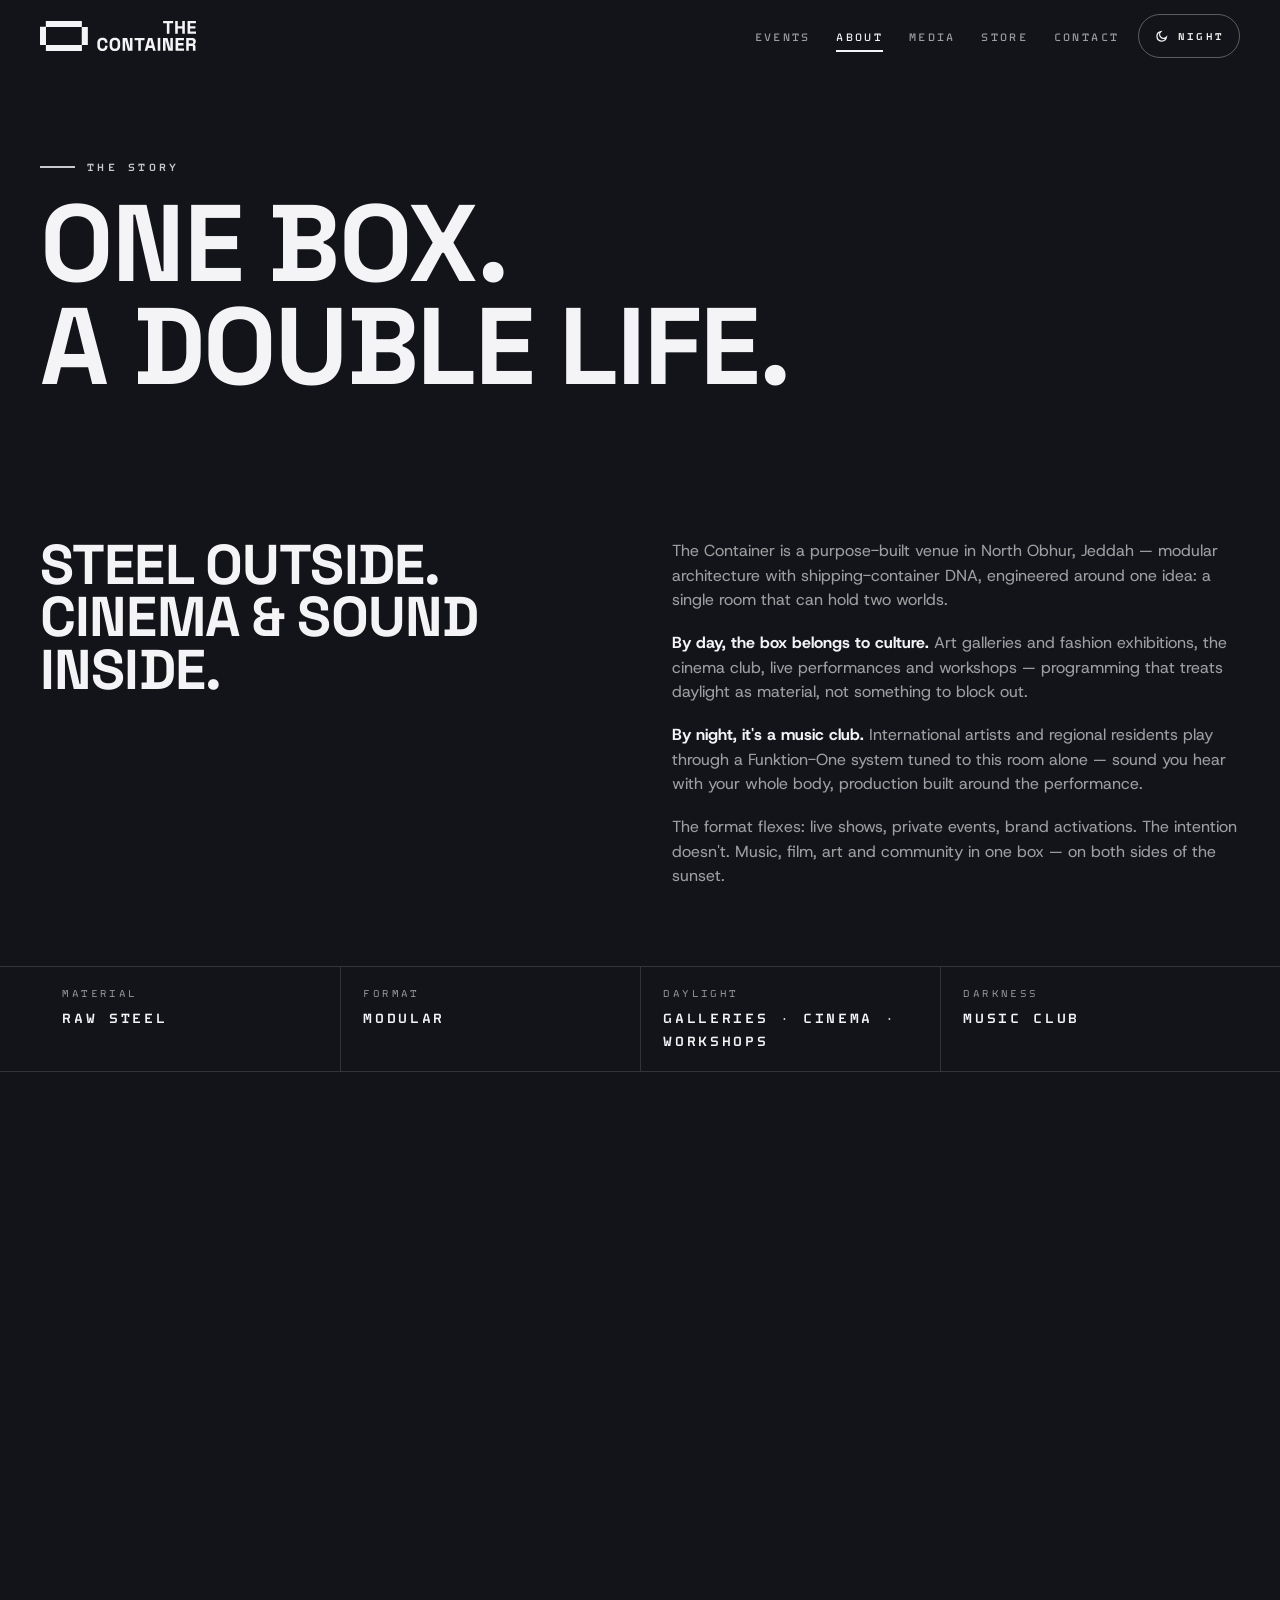
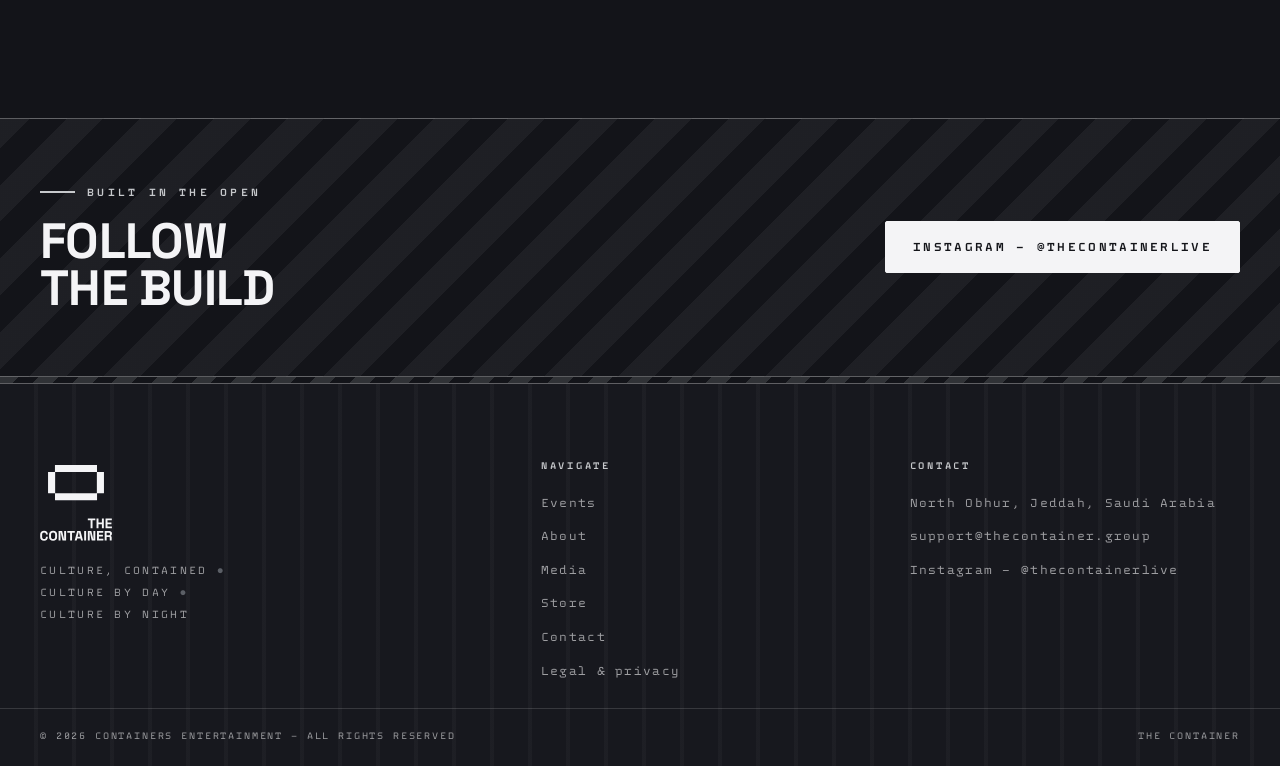
==== about/index.html @ ef483235 "site" ====
<!doctype html>
<html lang="en" data-mode="night">
<head>
<meta charset="utf-8">
<meta name="viewport" content="width=device-width, initial-scale=1">
<meta http-equiv="Content-Security-Policy" content="default-src 'self'; script-src 'self'; style-src 'self'; img-src 'self'; font-src 'self'; connect-src 'self'; base-uri 'self'; form-action 'self'; object-src 'none'">
<title>About — The Container</title>
<meta name="description" content="The story of The Container: a purpose-built venue in North Obhur, Jeddah — cinema club by day, music club by night.">
<meta name="theme-color" content="#131419">
<link rel="icon" href="/favicon.svg" type="image/svg+xml">
<link rel="apple-touch-icon" href="/assets/img/apple-touch.png">
<meta property="og:site_name" content="The Container">
<meta property="og:title" content="About — The Container">
<meta property="og:description" content="The story of The Container: a purpose-built venue in North Obhur, Jeddah — cinema club by day, music club by night.">
<meta property="og:type" content="website">
<meta property="og:image" content="/assets/img/og.png">
<meta name="twitter:card" content="summary_large_image">
<link rel="preload" href="/assets/fonts/space-grotesk-700.woff2" as="font" type="font/woff2" crossorigin>
<link rel="preload" href="/assets/fonts/host-grotesk-400.woff2" as="font" type="font/woff2" crossorigin>
<link rel="preload" href="/assets/fonts/lct-ptex-600.woff2" as="font" type="font/woff2" crossorigin>
<link rel="stylesheet" href="/assets/css/main.css">
<script src="/assets/js/theme.js"></script>
<script src="/assets/js/main.js" defer></script>
</head>
<body><a class="skip" href="#main">Skip to content</a>
<div class="loader" aria-hidden="true">
  <svg class="pixelload" viewBox="0 0 64 60" fill="none" role="img" aria-label="Pixel crane lowering a container">
  <g fill="currentColor">
    <rect x="4" y="2" width="56" height="4"/>
    <rect x="4" y="6" width="4" height="4"/><rect x="56" y="6" width="4" height="4"/>
  </g>
  <rect class="px-blink" x="58" y="0" width="2" height="2" fill="var(--dock, #5b5f66)"/>
  <g class="px-cable"><rect x="31" y="6" width="2" height="10" fill="currentColor"/></g>
  <g class="px-drop">
    <rect x="30" y="16" width="4" height="2" fill="currentColor"/>
    <rect x="31" y="18" width="2" height="2" fill="currentColor"/>
    <g fill="currentColor" opacity=".85">
      <rect x="28" y="20" width="2" height="2"/><rect x="26" y="22" width="2" height="2"/><rect x="24" y="24" width="2" height="2"/>
      <rect x="34" y="20" width="2" height="2"/><rect x="36" y="22" width="2" height="2"/><rect x="38" y="24" width="2" height="2"/>
    </g>
    <rect x="20" y="26" width="24" height="12" fill="#c7c9cc"/>
    <g fill="#131419" opacity=".38">
      <rect x="26" y="26" width="2" height="12"/><rect x="32" y="26" width="2" height="12"/><rect x="38" y="26" width="2" height="12"/>
    </g>
    <g fill="#131419" opacity=".6">
      <rect x="20" y="26" width="2" height="2"/><rect x="42" y="26" width="2" height="2"/>
      <rect x="20" y="36" width="2" height="2"/><rect x="42" y="36" width="2" height="2"/>
    </g>
  </g>
  <rect x="6" y="56" width="52" height="2" fill="currentColor" opacity=".6"/>
</svg>
  <img src="/assets/img/logo-clean-white.svg" alt="" width="86" height="100">
  <p class="loader__label">Loading <b>the container</b></p>
</div>
<div class="sweep" aria-hidden="true"></div>
<header class="site-head">
  <div class="wrap site-head__in">
    <a class="brand" href="/" aria-label="The Container — home">
      <img class="night-only" src="/assets/img/logo-h-white.svg" alt="The Container" width="156" height="30">
      <img class="day-only" src="/assets/img/logo-h-black.svg" alt="The Container" width="156" height="30">
    </a>
    <nav class="nav" id="nav" aria-label="Main">
      <a href="/events/">Events</a>
      <a href="/about/" aria-current="page">About</a>
      <a href="/media/">Media</a>
      <a href="/store/">Store</a>
      <a href="/contact/">Contact</a>
    </nav>
    <button class="mode-toggle" type="button" aria-pressed="true" aria-label="Switch between day and night mode">
      <svg class="mode-toggle__icon" viewBox="0 0 24 24" fill="none" stroke="currentColor" stroke-width="2" stroke-linecap="round" aria-hidden="true">
    <g class="sun"><circle cx="12" cy="12" r="4.2"/><path d="M12 2.4v2.4M12 19.2v2.4M2.4 12h2.4M19.2 12h2.4M4.7 4.7l1.7 1.7M17.6 17.6l1.7 1.7M19.3 4.7l-1.7 1.7M6.4 17.6l-1.7 1.7"/></g>
    <g class="moon"><path d="M19.8 13.1A7.6 7.6 0 1 1 10.9 4.2a6 6 0 0 0 8.9 8.9z"/></g>
  </svg>
      <span class="mode-toggle__label"></span>
    </button>
    <button class="burger" type="button" aria-label="Menu" aria-expanded="false" aria-controls="nav">
      <span></span><span></span><span></span>
    </button>
  </div>
</header>
<main id="main">
  <section class="page-head">
    <div class="wrap">
      <p class="eyebrow">The story</p>
      <h1 class="display">One box.<br>A double life.</h1>
    </div>
  </section>

  <section class="section section--tight">
    <div class="wrap split">
      <h2 class="display reveal">Steel outside.<br>Cinema &amp; sound inside.</h2>
      <div class="body-copy reveal" data-delay="1">
        <p>The Container is a purpose-built venue in North Obhur, Jeddah — modular architecture with shipping-container DNA, engineered around one idea: a single room that can hold two worlds.</p>
        <p><strong>By day, the box belongs to culture.</strong> Art galleries and fashion exhibitions, the cinema club, live performances and workshops — programming that treats daylight as material, not something to block out.</p>
        <p><strong>By night, it's a music club.</strong> International artists and regional residents play through a Funktion-One system tuned to this room alone — sound you hear with your whole body, production built around the performance.</p>
        <p>The format flexes: live shows, private events, brand activations. The intention doesn't. Music, film, art and community in one box — on both sides of the sunset.</p>
      </div>
    </div>
  </section>

  <div class="cargo-strip">
    <div class="wrap cargo-strip__in">
      <div class="cargo-cell">Material<b>Raw steel</b></div>
      <div class="cargo-cell">Format<b>Modular</b></div>
      <div class="cargo-cell">Daylight<b>Galleries · Cinema · Workshops</b></div>
      <div class="cargo-cell">Darkness<b>Music club</b></div>
    </div>
  </div>

  <section class="section">
    <div class="wrap">
      <p class="eyebrow reveal">Inside the box</p>
      <div class="section-head reveal">
        <h2 class="display">The space</h2>
        <a class="link-arrow" href="/media/">See more <svg width="12" height="14" viewBox="0 0 172.63 204.85" fill="currentColor" aria-hidden="true"><polygon points="126.48 118.57 .06 118.54 0 86.35 126.88 86.3 63.5 22.81 86.32 0 172.57 86.22 172.63 118.54 127.32 118.57 127.04 119.56 127.05 164.08 86.32 204.85 63.55 182.07 126.08 119.5 126.48 118.57"/></svg></a>
      </div>
      <!-- Placeholder frames — swap for real photography:
           <img src="/assets/img/gallery/photo.jpg" alt="…" loading="lazy"> -->
      <div class="media-grid">
        <figure class="media-item reveal"><img src="/assets/media/venue-night-tile.jpg" alt="The Container venue at night" loading="lazy"><figcaption class="media-item__tag">The box — night</figcaption></figure>
        <figure class="media-item reveal" data-delay="1"><img src="/assets/media/venue-front-tile.jpg" alt="The Container facade" loading="lazy"><figcaption class="media-item__tag">The facade</figcaption></figure>
        <figure class="media-item reveal" data-delay="2"><img src="/assets/media/venue-side-tile.jpg" alt="The Container side elevation render" loading="lazy"><figcaption class="media-item__tag">Steel &amp; light</figcaption></figure>
      </div>
    </div>
  </section>

  <section class="band">
    <div class="wrap band__in">
      <div>
        <p class="eyebrow">Built in the open</p>
        <h2 class="display">Follow<br>the build</h2>
      </div>
      <a class="btn btn--solid ig-cta" href="https://www.instagram.com/thecontainerlive" target="_blank" rel="noopener noreferrer">Instagram — @thecontainerlive</a>
    </div>
  </section>
</main>
<div class="hazard" aria-hidden="true"></div>
<footer class="site-foot">
  <div class="wrap site-foot__in">
    <div>
      <img class="night-only" src="/assets/img/logo-clean-white.svg" alt="The Container" width="72" height="84">
      <img class="day-only" src="/assets/img/logo-clean-black.svg" alt="The Container" width="72" height="84">
      <p class="foot-tag">Culture, contained <span class="o">●</span> Culture by day <span class="o">●</span> Culture by night</p>
    </div>
    <div>
      <p class="foot-h">Navigate</p>
      <ul>
        <li><a href="/events/">Events</a></li>
        <li><a href="/about/">About</a></li>
        <li><a href="/media/">Media</a></li>
        <li><a href="/store/">Store</a></li>
        <li><a href="/contact/">Contact</a></li>
        <li><a href="/legal/">Legal &amp; privacy</a></li>
      </ul>
    </div>
    <div>
      <p class="foot-h">Contact</p>
      <ul>
        <li><a href="https://maps.google.com/?q=North+Obhur,+Jeddah,+Saudi+Arabia" target="_blank" rel="noopener noreferrer">North Obhur, Jeddah, Saudi Arabia</a></li>
        <li><a href="mailto:support@thecontainer.group">support@thecontainer.group</a></li>
        <li><a href="https://www.instagram.com/thecontainerlive" target="_blank" rel="noopener noreferrer">Instagram — @thecontainerlive</a></li>
        <!-- Add more socials here when live (TikTok, SoundCloud, YouTube…) -->
      </ul>
    </div>
  </div>
  <div class="wrap site-foot__legal">
    <span>© <span data-year>2026</span> Containers Entertainment — All rights reserved</span>
    <span>The Container</span>
  </div>
</footer>
</body>
</html>
---- assets/css/main.css ----
/* ==========================================================================
   THE CONTAINER — design system
   Culture by day. Culture by night.
   Static, dependency-free, CDN-ready.
   ========================================================================== */

/* ---------- Fonts (official brand kit, self-hosted) ----------
   Space Grotesk  — primary / lead copy (headlines)
   Host Grotesk   — secondary / body copy
   LCT Ptex       — accent (labels, buttons, data) — monospace */
@font-face { font-family: "Space Grotesk"; src: url("../fonts/space-grotesk-400.woff2") format("woff2"); font-weight: 400; font-display: swap; }
@font-face { font-family: "Space Grotesk"; src: url("../fonts/space-grotesk-500.woff2") format("woff2"); font-weight: 500; font-display: swap; }
@font-face { font-family: "Space Grotesk"; src: url("../fonts/space-grotesk-700.woff2") format("woff2"); font-weight: 700; font-display: swap; }
@font-face { font-family: "Host Grotesk"; src: url("../fonts/host-grotesk-400.woff2") format("woff2"); font-weight: 400; font-display: swap; }
@font-face { font-family: "Host Grotesk"; src: url("../fonts/host-grotesk-500.woff2") format("woff2"); font-weight: 500; font-display: swap; }
@font-face { font-family: "Host Grotesk"; src: url("../fonts/host-grotesk-600.woff2") format("woff2"); font-weight: 600; font-display: swap; }
@font-face { font-family: "Host Grotesk"; src: url("../fonts/host-grotesk-700.woff2") format("woff2"); font-weight: 700; font-display: swap; }
@font-face { font-family: "LCT Ptex"; src: url("../fonts/lct-ptex-400.woff2") format("woff2"); font-weight: 400; font-display: swap; }
@font-face { font-family: "LCT Ptex"; src: url("../fonts/lct-ptex-500.woff2") format("woff2"); font-weight: 500; font-display: swap; }
@font-face { font-family: "LCT Ptex"; src: url("../fonts/lct-ptex-600.woff2") format("woff2"); font-weight: 600; font-display: swap; }

/* ---------- Tokens ---------- */
:root {
  /* official palette — THE_CONTAINER_BRANDSHEET */
  --ink: #131419;          /* cargo black */
  --steel: #303236;        /* steel frame */
  --dock: #5b5f66;         /* dock grey */
  --brushed: #c7c9cc;      /* brushed steel */
  --paper: #f4f4f6;        /* concrete light */

  --font-d: "Space Grotesk", "Archivo Black", Impact, sans-serif;
  --font-b: "Host Grotesk", "Helvetica Neue", Arial, sans-serif;
  --font-m: "LCT Ptex", ui-monospace, "IBM Plex Mono", monospace;

  --w-max: 1280px;
  --gutter: clamp(1.1rem, 4vw, 2.5rem);
  --radius: 2px;
  --ease: cubic-bezier(.22, .8, .24, 1);
  --speed-theme: .45s;
}

/* NIGHT — the club */
html[data-mode="night"] {
  --bg: #131419;
  --bg-2: #17181e;
  --card: #1b1c22;
  --text: #f4f4f6;
  --text-dim: rgba(244, 244, 246, .62);
  --line: rgba(244, 244, 246, .14);
  --line-strong: rgba(244, 244, 246, .32);
  --accent: #f4f4f6;
  --accent-text: #c7c9cc;
  --glow: rgba(244, 244, 246, .05);
  --shadow: 0 24px 60px rgba(0, 0, 0, .5);
  color-scheme: dark;
}

/* DAY — the gallery */
html[data-mode="day"] {
  --bg: #f4f4f6;
  --bg-2: #ececee;
  --card: #ffffff;
  --text: #131419;
  --text-dim: rgba(19, 20, 25, .64);
  --line: rgba(19, 20, 25, .16);
  --line-strong: rgba(19, 20, 25, .38);
  --accent: #131419;
  --accent-text: #5b5f66;
  --glow: rgba(19, 20, 25, .05);
  --shadow: 0 20px 50px rgba(19, 20, 25, .12);
  color-scheme: light;
}

/* ---------- Reset / base ---------- */
*, *::before, *::after { box-sizing: border-box; }
html { scroll-behavior: smooth; -webkit-text-size-adjust: 100%; }
body {
  margin: 0;
  background: var(--bg);
  color: var(--text);
  font-family: var(--font-b);
  font-size: 16px;
  line-height: 1.55;
  transition: background-color var(--speed-theme) var(--ease), color var(--speed-theme) var(--ease);
  overflow-x: clip;
}
img, svg, video { display: block; max-width: 100%; }
a { color: inherit; text-decoration: none; }
button { font: inherit; color: inherit; background: none; border: 0; cursor: pointer; }
::selection { background: var(--steel); color: var(--paper); }
:focus-visible { outline: 2px solid var(--dock); outline-offset: 3px; }

/* mode-conditional content */
html[data-mode="night"] .day-only { display: none !important; }
html[data-mode="day"] .night-only { display: none !important; }

.wrap { max-width: var(--w-max); margin-inline: auto; padding-inline: var(--gutter); }
/* flex-column heroes stretch the wrap so it doesn't shrink to content */
.hero > .wrap, .soon > .wrap { width: 100%; }

/* ---------- Type utilities ---------- */
.display {
  font-family: var(--font-d);
  font-weight: 700;
  line-height: .94;
  letter-spacing: -.015em;
  text-transform: uppercase;
  margin: 0;
}
.eyebrow {
  font-family: var(--font-m);
  font-weight: 600;
  font-size: .72rem;
  letter-spacing: .28em;
  text-transform: uppercase;
  color: var(--accent-text);
  display: flex;
  align-items: center;
  gap: .75rem;
  margin: 0 0 1.1rem;
}
.eyebrow::before { content: ""; width: 2.2rem; height: 2px; background: var(--accent-text); flex: none; }
.mono { font-family: var(--font-m); }
.dim { color: var(--text-dim); }
.lede { font-size: clamp(1.02rem, 1.5vw, 1.2rem); line-height: 1.65; color: var(--text-dim); max-width: 56ch; }

/* ---------- Buttons ---------- */
.btn {
  display: inline-flex;
  align-items: center;
  justify-content: center;
  gap: .6rem;
  padding: .95rem 1.7rem;
  font-family: var(--font-m);
  font-weight: 600;
  font-size: .8rem;
  letter-spacing: .18em;
  text-transform: uppercase;
  border: 1.5px solid var(--text);
  border-radius: var(--radius);
  transition: transform .18s var(--ease), background .18s var(--ease), color .18s var(--ease), border-color .18s var(--ease);
  will-change: transform;
}
.btn:hover { transform: translateY(-2px); }
.btn:active { transform: translateY(0); }
.btn--solid { background: var(--text); border-color: var(--text); color: var(--bg); }
.btn--solid:hover { background: color-mix(in srgb, var(--text) 84%, var(--bg)); border-color: transparent; }
.btn--ghost:hover { background: var(--text); color: var(--bg); }
.btn--soon { border-style: dashed; color: var(--text-dim); cursor: default; }
.btn--soon:hover { transform: none; }
.btn--soon .pulse {
  width: 7px; height: 7px; border-radius: 50%;
  background: var(--dock);
  animation: pulse 1.6s infinite;
}
@keyframes pulse { 0%,100% { opacity: 1; transform: scale(1);} 50% { opacity: .35; transform: scale(.72);} }

/* ---------- Header ---------- */
.site-head {
  position: fixed;
  inset: 0 0 auto 0;
  z-index: 60;
  transition: background-color .3s var(--ease), border-color .3s var(--ease);
  border-bottom: 1px solid transparent;
}
.site-head.is-scrolled {
  background: color-mix(in srgb, var(--bg) 82%, transparent);
  -webkit-backdrop-filter: blur(14px);
  backdrop-filter: blur(14px);
  border-bottom-color: var(--line);
}
.site-head__in {
  display: flex;
  align-items: center;
  gap: 1.2rem;
  min-height: 72px;
}
.brand { display: flex; align-items: center; gap: .8rem; margin-right: auto; }
.brand img { height: 30px; width: auto; transition: opacity .3s; }
.nav {
  display: flex;
  align-items: center;
  gap: 1.6rem;
  font-family: var(--font-m);
  font-size: .74rem;
  font-weight: 500;
  letter-spacing: .2em;
  text-transform: uppercase;
}
.nav a { position: relative; padding: .4rem 0; color: var(--text-dim); transition: color .2s; }
.nav a:hover, .nav a[aria-current="page"] { color: var(--text); }
.nav a::after {
  content: "";
  position: absolute;
  left: 0; right: 100%; bottom: 0;
  height: 2px;
  background: var(--text);
  transition: right .25s var(--ease);
}
.nav a:hover::after, .nav a[aria-current="page"]::after { right: 0; }

/* Day / Night toggle — the signature control */
.mode-toggle {
  display: inline-flex;
  align-items: center;
  min-height: 44px;
  gap: .55rem;
  padding: .5rem .9rem;
  border: 1.5px solid var(--line-strong);
  border-radius: 999px;
  font-family: var(--font-m);
  font-size: .68rem;
  font-weight: 600;
  letter-spacing: .22em;
  text-transform: uppercase;
  transition: border-color .2s, background .2s;
}
.mode-toggle:hover { border-color: var(--text); }
.mode-toggle__icon { width: 15px; height: 15px; }
.mode-toggle__icon .sun, .mode-toggle__icon .moon { transform-origin: center; transition: opacity .3s, transform .45s var(--ease); }
html[data-mode="night"] .mode-toggle__icon .sun { opacity: 0; transform: rotate(90deg) scale(.4); }
html[data-mode="day"] .mode-toggle__icon .moon { opacity: 0; transform: rotate(-90deg) scale(.4); }
.mode-toggle__label::after { content: "NIGHT"; }
html[data-mode="day"] .mode-toggle__label::after { content: "DAY"; }

/* burger */
.burger { display: none; width: 44px; height: 44px; position: relative; z-index: 75; }
.burger span {
  position: absolute; left: 10px; right: 10px; height: 2px;
  background: var(--text);
  transition: transform .3s var(--ease), opacity .2s, top .3s var(--ease);
}
.burger span:nth-child(1) { top: 16px; }
.burger span:nth-child(2) { top: 22px; }
.burger span:nth-child(3) { top: 28px; }
body.nav-open .burger span:nth-child(1) { top: 22px; transform: rotate(45deg); }
body.nav-open .burger span:nth-child(2) { opacity: 0; }
body.nav-open .burger span:nth-child(3) { top: 22px; transform: rotate(-45deg); }

@media (max-width: 860px) {
  .burger { display: block; }
  .nav {
    position: fixed; inset: 0;
    z-index: 70;
    flex-direction: column;
    justify-content: center;
    gap: 2.2rem;
    background: var(--bg);
    font-size: 1.05rem;
    letter-spacing: .3em;
    opacity: 0;
    pointer-events: none;
    transition: opacity .3s var(--ease);
  }
  body.nav-open .nav { opacity: 1; pointer-events: auto; }
  .nav .btn { margin-top: 1rem; }
  html:not(.js) .burger { display: none; }
  html:not(.js) .nav { position: static; opacity: 1; pointer-events: auto; background: none; flex-direction: row; flex-wrap: wrap; gap: .9rem; font-size: .62rem; justify-content: flex-end; }
}

/* ---------- Crane loader ---------- */
.loader {
  position: fixed; inset: 0; z-index: 100;
  display: flex;
  flex-direction: column;
  align-items: center;
  justify-content: center;
  gap: 1.6rem;
  background: #131419;
  color: #f4f4f6;
  transition: transform .55s cubic-bezier(.65, 0, .35, 1);
  animation: loader-failsafe .5s 4.5s forwards;
}
@keyframes loader-failsafe { to { visibility: hidden; opacity: 0; } }
.loader.is-done { transform: translateY(-101%); }
.loader.is-off { display: none; }
html[data-skip-loader="1"] .loader { display: none; }
.loader__label {
  font-family: var(--font-m);
  font-size: .68rem;
  font-weight: 600;
  letter-spacing: .34em;
  text-transform: uppercase;
  color: rgba(244,244,246,.66);
}
.loader__label b { color: #c7c9cc; }
.loader { --ld-bg: #131419; }

/* pixel arcade loader — 8-bit crane drop, stepped like an arcade cabinet */
.pixelload { width: 128px; shape-rendering: crispEdges; color: #f4f4f6; }
.pixelload .px-drop {
  animation: px-drop 2.4s steps(4, end) infinite;
}
.pixelload .px-cable {
  transform-origin: 32px 6px;
  transform-box: view-box;
  animation: px-cable 2.4s steps(4, end) infinite;
}
.pixelload .px-blink { animation: px-blink .6s steps(2, jump-none) infinite; }
@keyframes px-drop {
  0%, 8%   { transform: translateY(0); opacity: 1; }
  50%, 78% { transform: translateY(16px); opacity: 1; }
  80%      { transform: translateY(16px); opacity: 0; }
  82%, 96% { transform: translateY(0); opacity: 0; }
  100%     { transform: translateY(0); opacity: 1; }
}
@keyframes px-cable {
  0%, 8%   { transform: scaleY(1); opacity: 1; }
  50%, 78% { transform: scaleY(2.6); opacity: 1; }
  80%      { transform: scaleY(2.6); opacity: 0; }
  82%, 96% { transform: scaleY(1); opacity: 0; }
  100%     { transform: scaleY(1); opacity: 1; }
}
@keyframes px-blink { 0%, 100% { opacity: 1; } 50% { opacity: .25; } }

/* crane loading loop — gantry crane lowers a container onto a truck,
   the truck hauls it away, the next box arrives. Accurate port choreography. */
.crane-scene { width: min(340px, 74vw); }
.crane-scene .ld-truck  { animation: ld-truck  4.4s cubic-bezier(.45, 0, .3, 1) infinite; }
.crane-scene .ld-box    { animation: ld-box    4.4s cubic-bezier(.45, 0, .3, 1) infinite; }
.crane-scene .ld-spread { animation: ld-spread 4.4s cubic-bezier(.45, 0, .3, 1) infinite; }
.crane-scene .ld-cable  {
  transform-origin: 173px 68px;
  transform-box: view-box;
  animation: ld-cable 4.4s cubic-bezier(.45, 0, .3, 1) infinite;
}
.crane-scene .blink { animation: pulse 1.4s infinite; }
@keyframes ld-truck {
  0%        { transform: translateX(-260px); }
  20%, 64%  { transform: translateX(0); }
  90%, 100% { transform: translateX(240px); }
}
@keyframes ld-box {
  0%, 24%   { transform: translate(0, 0); opacity: 1; }
  48%, 64%  { transform: translate(0, 84px); opacity: 1; }
  89.9%     { transform: translate(240px, 84px); opacity: 1; }
  90%       { transform: translate(240px, 84px); opacity: 0; }
  94%, 97%  { transform: translate(0, 0); opacity: 0; }
  100%      { transform: translate(0, 0); opacity: 1; }
}
@keyframes ld-spread {
  0%, 24%   { transform: translateY(0); }
  48%, 58%  { transform: translateY(84px); }
  76%, 100% { transform: translateY(0); }
}
@keyframes ld-cable {
  0%, 24%   { transform: scaleY(1); }
  48%, 58%  { transform: scaleY(8); }
  76%, 100% { transform: scaleY(1); }
}

/* mini crane inline (store / form) */
.mini-load { display: inline-flex; align-items: center; gap: .5rem; }
.mini-load i {
  width: 12px; height: 9px;
  background: currentColor;
  border-radius: 1px;
  animation: mini-bob 1s infinite var(--ease);
}
@keyframes mini-bob { 0%,100% { transform: translateY(-4px);} 50% { transform: translateY(2px);} }

/* ---------- Theme sweep (mode switch wipe) ---------- */
.sweep {
  position: fixed; inset: -6% 0; z-index: 90;
  background: var(--steel) repeating-linear-gradient(90deg, rgba(19, 20, 25, .28) 0 42px, transparent 42px 84px);
  transform: translateY(101%);
  pointer-events: none;
  visibility: hidden;
}
.sweep.run { visibility: visible; animation: sweep 0.72s cubic-bezier(.7, 0, .3, 1); }
@keyframes sweep {
  0%   { transform: translateY(101%); }
  45%  { transform: translateY(0); }
  55%  { transform: translateY(0); }
  100% { transform: translateY(-101%); }
}

/* ---------- Hero ---------- */
.hero {
  position: relative;
  min-height: 100svh;
  display: flex;
  flex-direction: column;
  justify-content: flex-end;
  padding-top: 110px;
  overflow: clip;
}
.hero__bg { position: absolute; inset: 0; z-index: -1; overflow: hidden; }
.hero__photo {
  position: absolute; inset: 0;
  width: 100%; height: 100%;
  object-fit: cover;
}
/* night mode: real venue render + legibility scrim replaces the glow */
html[data-mode="night"] .hero--photo .hero__bg::before { content: none; }
html[data-mode="night"] .hero--photo .hero__bg::after {
  background:
    linear-gradient(90deg, rgba(19, 20, 25, .72) 0%, rgba(19, 20, 25, .28) 42%, rgba(19, 20, 25, 0) 68%),
    linear-gradient(180deg,
    rgba(19, 20, 25, .6) 0%,
    rgba(19, 20, 25, .12) 30%,
    rgba(19, 20, 25, .2) 55%,
    rgba(19, 20, 25, .95) 100%);
  inset: 0; left: 0; bottom: 0; width: auto; height: auto; transform: none;
  animation: none; border-radius: 0;
}
html[data-mode="night"] .hero--photo .hero h1 .accent,
html[data-mode="night"] .hero--photo h1 .accent { color: #c7c9cc; }
html[data-mode="night"] .hero--photo video.hero__photo { object-position: center 24%; }
html[data-mode="day"] .hero--photo .hero h1 .accent,
html[data-mode="day"] .hero--photo h1 .accent { color: #303236; }
/* corrugated container ridges */
.hero__bg::before {
  content: "";
  position: absolute; inset: 0;
  background: repeating-linear-gradient(
    90deg,
    transparent 0 34px,
    color-mix(in srgb, var(--text) 4%, transparent) 34px 38px
  );
  mask-image: linear-gradient(180deg, transparent 0%, #000 40%, transparent 96%);
}
/* glow */
.hero__bg::after {
  content: "";
  position: absolute;
  left: 50%; bottom: -32vh;
  width: 130vw; height: 78vh;
  transform: translateX(-50%);
  background: radial-gradient(closest-side, var(--glow), transparent 72%);
  animation: breathe 7s ease-in-out infinite;
}
@keyframes breathe { 0%,100% { opacity: .8; transform: translateX(-50%) scale(1);} 50% { opacity: 1; transform: translateX(-50%) scale(1.07);} }

.hero__plate {
  font-family: var(--font-m);
  font-size: .7rem;
  font-weight: 500;
  letter-spacing: .3em;
  text-transform: uppercase;
  color: var(--text-dim);
  display: flex;
  flex-wrap: wrap;
  gap: 1.1rem;
  align-items: center;
  margin-bottom: 1.4rem;
}
.hero__plate .tag {
  border: 1px solid var(--line-strong);
  padding: .32rem .7rem;
  border-radius: 2px;
  white-space: nowrap;
}
.hero--photo .hero__plate .tag {
  background: color-mix(in srgb, var(--bg) 52%, transparent);
  -webkit-backdrop-filter: blur(8px);
  backdrop-filter: blur(8px);
}
@media (max-width: 640px) {
  .hero__plate { letter-spacing: .22em; gap: .7rem; }
}
.hero h1 {
  font-size: clamp(1.9rem, 4.6vw, 4.1rem);
  margin-bottom: 1rem;
}
.hero h1 .accent { color: var(--dock); }
.hero__sub { display: flex; flex-wrap: wrap; align-items: flex-end; gap: 2rem; justify-content: space-between; margin-bottom: 3rem; }
.hero__cta { display: flex; gap: .9rem; flex-wrap: wrap; }

/* cargo data strip at hero base */
.cargo-strip {
  border-top: 1px solid var(--line);
  border-bottom: 1px solid var(--line);
  font-family: var(--font-m);
}
.cargo-strip__in {
  display: grid;
  grid-template-columns: repeat(4, 1fr);
}
.cargo-cell {
  border-left: 1px solid var(--line);
  font-size: .68rem;
  letter-spacing: .22em;
  text-transform: uppercase;
  color: var(--text-dim);
}
.cargo-cell:first-child { border-left: 0; }
.cargo-cell b { display: block; color: var(--text); font-size: .92rem; letter-spacing: .18em; margin-top: .3rem; font-weight: 600; }
@media (max-width: 720px) {
  .cargo-strip__in { grid-template-columns: 1fr 1fr; }
  .cargo-cell:nth-child(3) { border-left: 0; }
  .cargo-cell { border-top: 1px solid var(--line); }
  .cargo-cell:nth-child(-n+2) { border-top: 0; }
}

/* ---------- Marquee ---------- */
.marquee {
  overflow: hidden;
  border-block: 1px solid var(--line);
  padding-block: .85rem;
  background: var(--bg-2);
  transition: background-color var(--speed-theme) var(--ease);
}
.marquee__track {
  display: flex;
  gap: 3.2rem;
  width: max-content;
  animation: marquee 26s linear infinite;
  font-family: var(--font-m);
  font-size: .74rem;
  font-weight: 600;
  letter-spacing: .3em;
  text-transform: uppercase;
  white-space: nowrap;
}
.marquee__track span { display: inline-flex; align-items: center; gap: 3.2rem; }
.marquee__track .o { color: var(--dock); }
@keyframes marquee { to { transform: translateX(-50%); } }

/* ---------- Sections ---------- */
.section { padding-block: clamp(4.2rem, 9vw, 8rem); }
.section--tight { padding-block: clamp(3rem, 6vw, 5rem); }
.section-head {
  display: flex;
  align-items: flex-end;
  justify-content: space-between;
  gap: 2rem;
  margin-bottom: clamp(2rem, 4.5vw, 3.6rem);
  flex-wrap: wrap;
}
.section-head h2 { font-size: clamp(2rem, 4.9vw, 3.9rem); }
.link-arrow {
  font-family: var(--font-m);
  font-size: .76rem;
  font-weight: 600;
  letter-spacing: .22em;
  text-transform: uppercase;
  color: var(--accent-text);
  display: inline-flex;
  align-items: center;
  gap: .5rem;
  white-space: nowrap;
}
.link-arrow svg { transition: transform .2s var(--ease); }
.link-arrow:hover svg { transform: translateX(5px); }

/* ---------- Two worlds split ---------- */
.worlds { display: grid; grid-template-columns: 1fr 1fr; gap: 1.2rem; }
@media (max-width: 860px) { .worlds { grid-template-columns: 1fr; } }
.world {
  position: relative;
  border: 1.5px solid var(--line-strong);
  border-radius: var(--radius);
  padding: clamp(1.6rem, 3vw, 2.6rem);
  min-height: 420px;
  display: flex;
  flex-direction: column;
  justify-content: flex-end;
  overflow: hidden;
  cursor: pointer;
  transition: transform .35s var(--ease), border-color .3s, box-shadow .35s var(--ease);
  text-align: left;
  width: 100%;
}
.world:hover { transform: translateY(-6px); border-color: var(--accent); box-shadow: var(--shadow); }
.world__art { position: absolute; inset: 0; z-index: 0; }
.world__art img { width: 100%; height: 100%; object-fit: cover; }
.world__art::after { content: ""; position: absolute; inset: 0; }
.world--day .world__art::after {
  background: linear-gradient(76deg, rgba(244, 244, 246, .92) 0%, rgba(244, 244, 246, .55) 46%, rgba(244, 244, 246, .05) 78%);
}
.world--night .world__art::after {
  background: linear-gradient(76deg, rgba(19, 20, 25, .9) 0%, rgba(19, 20, 25, .5) 46%, rgba(19, 20, 25, .08) 78%);
}
.world__art svg { width: 100%; height: 100%; }
.world > :not(.world__art) { position: relative; z-index: 1; }
.world h3 { font-family: var(--font-d); font-weight: 700; text-transform: uppercase; font-size: clamp(1.9rem, 3.6vw, 2.9rem); line-height: .96; letter-spacing: -.01em; margin: 0 0 .7rem; }
.world__desc {
  font-size: .95rem;
  line-height: 1.55;
  max-width: 46ch;
  margin: 0 0 1.1rem;
  opacity: .88;
}
.world ul {
  list-style: none; margin: 0 0 1.4rem; padding: 0;
  font-family: var(--font-m); font-size: .78rem; letter-spacing: .16em; text-transform: uppercase;
  color: var(--text-dim);
  display: flex; flex-wrap: wrap; gap: .45rem .6rem;
}
.world ul li { border: 1px solid var(--line-strong); padding: .34rem .68rem; border-radius: 999px; }
.world__go {
  font-family: var(--font-m); font-size: .72rem; font-weight: 600;
  letter-spacing: .24em; text-transform: uppercase; color: var(--accent-text);
  display: inline-flex; align-items: center; gap: .5rem;
}
/* each world keeps its own contrast regardless of site mode */
.world--day { color: #131419; }
.world--day ul { color: rgba(20, 21, 26, .78); }
.world--day ul li { border-color: rgba(20, 21, 26, .46); background: rgba(244, 244, 246, .6); }
.world--day .world__go { color: #5b5f66; }
.world--night { color: #f4f4f6; }
.world--night ul { color: rgba(244, 244, 246, .82); }
.world--night ul li { border-color: rgba(244, 244, 246, .42); background: rgba(11, 12, 16, .5); }
.world--night .world__go { color: #f4f4f6; }

/* ---------- Event cards ---------- */
.event-grid { display: grid; grid-template-columns: repeat(3, 1fr); gap: 1.2rem; }
@media (max-width: 1020px) { .event-grid { grid-template-columns: 1fr 1fr; } }
@media (max-width: 640px)  { .event-grid { grid-template-columns: 1fr; } }

.event {
  position: relative;
  border: 1.5px solid var(--line-strong);
  border-radius: var(--radius);
  background: var(--card);
  overflow: hidden;
  display: flex;
  flex-direction: column;
  transition: transform .3s var(--ease), box-shadow .3s var(--ease), border-color .3s, background-color var(--speed-theme);
}
.event:hover { transform: translateY(-6px); box-shadow: var(--shadow); border-color: var(--accent); }
.event__art { position: relative; aspect-ratio: 4 / 3; overflow: hidden; }
.event__art svg, .event__art img { width: 100%; height: 100%; object-fit: cover; transition: transform .6s var(--ease); }
.event:hover .event__art svg, .event:hover .event__art img { transform: scale(1.045); }
.event__kind {
  position: absolute; top: .9rem; left: .9rem;
  font-family: var(--font-m); font-size: .62rem; font-weight: 600;
  letter-spacing: .22em; text-transform: uppercase;
  padding: .34rem .66rem; border-radius: 999px;
  background: rgba(11, 12, 16, .78); color: #f4f4f6;
  -webkit-backdrop-filter: blur(6px); backdrop-filter: blur(6px);
}
.event__kind.is-day { background: rgba(244,244,246,.86); color: #131419; }
.event__date {
  position: absolute; top: .9rem; right: .9rem;
  text-align: center;
  background: var(--text); color: var(--bg);
  border-radius: 2px;
  padding: .45rem .6rem .5rem;
  font-family: var(--font-m); font-weight: 600; line-height: 1;
  box-shadow: 0 0 0 2px color-mix(in srgb, var(--bg) 50%, transparent);
}
.event__date b { display: block; font-size: 1.25rem; letter-spacing: 0; }
.event__date span { font-size: .58rem; letter-spacing: .2em; text-transform: uppercase; }
.event__body { padding: 1.3rem 1.3rem 1.4rem; display: flex; flex-direction: column; gap: .55rem; flex: 1; }
.event__body h3 {
  margin: 0;
  font-family: var(--font-d); font-weight: 700;
  text-transform: uppercase; font-size: 1.32rem; line-height: 1.02; letter-spacing: -.01em;
}
.event__meta { font-family: var(--font-m); font-size: .68rem; letter-spacing: .18em; text-transform: uppercase; color: var(--accent-text); font-weight: 600; }
.event__desc { font-size: .92rem; color: var(--text-dim); line-height: 1.5; margin: 0; flex: 1; }
.event__foot { margin-top: .9rem; }
.event__foot .btn { width: 100%; padding-block: .8rem; }

/* filter chips */
.chips { display: flex; gap: .6rem; flex-wrap: wrap; }
.chip {
  min-height: 44px;
  font-family: var(--font-m); font-size: .7rem; font-weight: 600;
  letter-spacing: .2em; text-transform: uppercase;
  padding: .55rem 1.1rem;
  border: 1.5px solid var(--line-strong);
  border-radius: 999px;
  color: var(--text-dim);
  transition: all .2s var(--ease);
}
.chip:hover { border-color: var(--accent); color: var(--text); }
.chip[aria-pressed="true"] { background: var(--text); color: var(--bg); border-color: var(--text); }

/* ---------- FAQ accordion ---------- */
.faq details {
  border: 1.5px solid var(--line-strong);
  border-radius: var(--radius);
  background: var(--card);
  margin-bottom: .7rem;
  transition: border-color .25s, background-color var(--speed-theme);
}
.faq details[open] { border-color: var(--accent); }
.faq summary {
  list-style: none;
  cursor: pointer;
  display: flex;
  align-items: center;
  justify-content: space-between;
  gap: 1rem;
  padding: 1.15rem 1.3rem;
  font-family: var(--font-d);
  font-weight: 500;
  text-transform: uppercase;
  font-size: .98rem;
  letter-spacing: .01em;
}
.faq summary::-webkit-details-marker { display: none; }
.faq summary::after {
  content: "+";
  font-family: var(--font-m);
  font-size: 1.15rem;
  color: var(--accent);
  transition: transform .25s var(--ease);
  flex: none;
}
.faq details[open] summary::after { transform: rotate(45deg); }
.faq .faq__a { padding: 0 1.3rem 1.25rem; color: var(--text-dim); font-size: .95rem; max-width: 62ch; }

/* ---------- Forms ---------- */
.form { display: grid; gap: .9rem; }
.form-row { display: grid; gap: .9rem; grid-template-columns: 1fr 1fr; }
@media (max-width: 640px) { .form-row { grid-template-columns: 1fr; } }
.field { display: grid; gap: .4rem; }
.field label {
  font-family: var(--font-m); font-size: .64rem; font-weight: 600;
  letter-spacing: .24em; text-transform: uppercase; color: var(--text-dim);
}
.field input, .field textarea, .field select {
  font: inherit;
  color: var(--text);
  background: var(--card);
  border: 1.5px solid var(--line-strong);
  border-radius: var(--radius);
  padding: .85rem 1rem;
  transition: border-color .2s, background-color var(--speed-theme);
  width: 100%;
}
.field input:focus, .field textarea:focus { border-color: var(--dock); }
.field textarea { min-height: 140px; resize: none; }
.hp { position: absolute !important; left: -9999px !important; width: 1px; height: 1px; overflow: hidden; }

.form-note { font-family: var(--font-m); font-size: .7rem; letter-spacing: .12em; color: color-mix(in srgb, var(--text) 76%, transparent); }
.form-status {
  display: none;
  border: 1.5px solid var(--line-strong);
  border-radius: var(--radius);
  padding: 1rem 1.2rem;
  font-family: var(--font-m);
  font-size: .8rem;
  letter-spacing: .06em;
}
.form-status.is-on { display: block; }
.form-status.ok { border-color: #1f9d55; }

/* newsletter band */
.band {
  border-block: 1.5px solid var(--line-strong);
  background:
    repeating-linear-gradient(-45deg,
      transparent 0 26px,
      color-mix(in srgb, var(--text) 5%, transparent) 26px 52px);
}
.band__in {
  display: flex; align-items: center; justify-content: space-between;
  gap: 2rem; flex-wrap: wrap;
  padding-block: clamp(2.6rem, 5vw, 4rem);
}
.band h2 { font-size: clamp(1.8rem, 4vw, 3.1rem); margin: 0; }
.band form { display: flex; gap: .7rem; flex-wrap: wrap; }
.band input {
  font: inherit; color: var(--text);
  background: var(--card);
  border: 1.5px solid var(--line-strong);
  border-radius: var(--radius);
  padding: .9rem 1.1rem;
  min-width: min(320px, 72vw);
}
.band input:focus { border-color: var(--dock); }

/* ---------- Media / gallery ---------- */
.media-grid { display: grid; grid-template-columns: repeat(3, minmax(0, 1fr)); gap: 1rem; }
@media (max-width: 900px) { .media-grid { grid-template-columns: repeat(2, minmax(0, 1fr)); } }
@media (max-width: 560px) { .media-grid { grid-template-columns: minmax(0, 1fr); } }
.media-item {
  min-width: 0;
  position: relative;
  border: 1.5px solid var(--line-strong);
  border-radius: var(--radius);
  overflow: hidden;
  aspect-ratio: 4 / 3;
  background: var(--card);
  transition: transform .3s var(--ease), border-color .3s, box-shadow .3s;
}
.media-item:hover { transform: translateY(-4px); border-color: var(--accent); box-shadow: var(--shadow); }
.media-item svg, .media-item img, .media-item video { width: 100%; height: 100%; object-fit: cover; }
.media-item--wide { grid-column: span 2; aspect-ratio: 21 / 10; min-height: 320px; }
@media (max-width: 560px) { .media-item--wide { grid-column: span 1; min-height: 0; aspect-ratio: 4 / 3; } }
.media-item__tag {
  position: absolute; left: .9rem; bottom: .8rem;
  font-family: var(--font-m); font-size: .62rem; font-weight: 600;
  letter-spacing: .22em; text-transform: uppercase;
  background: rgba(11,12,16,.78); color: #f4f4f6;
  padding: .34rem .66rem; border-radius: 999px;
  -webkit-backdrop-filter: blur(6px); backdrop-filter: blur(6px);
}

/* ---------- Store / coming soon ---------- */
.soon {
  min-height: 100svh;
  display: flex;
  flex-direction: column;
  justify-content: center;
  padding-top: 110px;
  position: relative;
  overflow: clip;
  text-align: center;
  align-items: center;
}
.soon h1 { font-size: clamp(2.9rem, 11.5vw, 9rem); }
.soon .lede { margin-inline: auto; }
.soon .crane-scene { width: min(380px, 82vw); margin-bottom: 1.6rem; margin-inline: auto; color: var(--text); --ld-bg: var(--bg); }
.soon .hero__plate { justify-content: center; }
.soon form {
  display: flex; gap: .7rem; justify-content: center; flex-wrap: wrap;
  margin-top: 1.6rem;
}
.soon form input[type=email] {
  font: inherit; color: var(--text); background: var(--card);
  border: 1.5px solid var(--line-strong); border-radius: var(--radius);
  padding: .9rem 1.1rem; min-width: min(320px, 72vw);
}
.soon form input[type=email]:focus { border-color: var(--dock); }
.soon .form-status { margin-inline: auto; max-width: 480px; }

/* ---------- Footer ---------- */
.site-foot {
  border-top: 1.5px solid var(--line-strong);
  background: var(--bg-2);
  transition: background-color var(--speed-theme) var(--ease);
  position: relative;
  overflow: clip;
}
.site-foot::before {
  content: "";
  position: absolute; inset: 0;
  background: repeating-linear-gradient(90deg, transparent 0 34px, color-mix(in srgb, var(--text) 3%, transparent) 34px 38px);
  pointer-events: none;
}
.site-foot__in {
  position: relative;
  display: grid;
  grid-template-columns: 1.4fr 1fr 1fr;
  gap: 2.4rem;
  padding-block: clamp(2.8rem, 6vw, 4.6rem) 1.6rem;
}
@media (max-width: 820px) { .site-foot__in { grid-template-columns: 1fr; } }
.site-foot img { height: 84px; width: auto; margin-bottom: 1.1rem; }
.site-foot .foot-h {
  font-family: var(--font-m); font-size: .66rem; font-weight: 600;
  letter-spacing: .26em; text-transform: uppercase; color: var(--accent-text);
  margin: 0 0 1rem;
}
.site-foot ul { list-style: none; margin: 0; padding: 0; display: grid; gap: .55rem; }
.site-foot ul a {
  font-family: var(--font-m); font-size: .8rem; letter-spacing: .1em;
  color: var(--text-dim); transition: color .2s;
}
.site-foot ul a:hover { color: var(--accent); }
.site-foot__legal {
  position: relative;
  display: flex; justify-content: space-between; gap: 1rem; flex-wrap: wrap;
  border-top: 1px solid var(--line);
  padding-block: 1.2rem 1.4rem;
  font-family: var(--font-m); font-size: .64rem; letter-spacing: .18em;
  text-transform: uppercase; color: var(--text-dim);
}

/* hazard divider */
.hazard {
  height: 6px;
  background: repeating-linear-gradient(-45deg, var(--steel) 0 14px, transparent 14px 28px);
}

/* ---------- Reveal on scroll ---------- */
.reveal { transition: opacity .7s var(--ease), transform .7s var(--ease); }
.js .reveal { opacity: 0; transform: translateY(26px); }
.reveal.is-in { opacity: 1; transform: none; }
.reveal[data-delay="1"] { transition-delay: .08s; }
.reveal[data-delay="2"] { transition-delay: .16s; }
.reveal[data-delay="3"] { transition-delay: .24s; }

/* ---------- Page intro (inner pages) ---------- */
.page-head { padding: 158px 0 clamp(2.4rem, 5vw, 4rem); }
.page-head h1 { font-size: clamp(2.7rem, 8.5vw, 6.8rem); }

/* ---------- 404 ---------- */
.lost { min-height: 100svh; display: grid; place-content: center; text-align: center; gap: 1.2rem; padding: var(--gutter); }
.lost h1 { font-size: clamp(3.4rem, 14vw, 9.5rem); }
.lost .eyebrow { justify-content: center; }


/* day mode: real render + light scrim */
html[data-mode="day"] .hero--photo .hero__bg::before { content: none; }
html[data-mode="day"] .hero--photo .hero__bg::after {
  background:
    linear-gradient(90deg, rgba(244, 244, 246, .78) 0%, rgba(244, 244, 246, .3) 42%, rgba(244, 244, 246, 0) 68%),
    linear-gradient(180deg,
    rgba(244, 244, 246, .6) 0%,
    rgba(244, 244, 246, .12) 30%,
    rgba(244, 244, 246, .22) 55%,
    rgba(244, 244, 246, .95) 100%);
  inset: 0; left: 0; bottom: 0; width: auto; height: auto; transform: none;
  animation: none; border-radius: 0;
}
/* stacked variant of the cargo cells (sound section) */
.cargo-strip__in--stack { grid-template-columns: 1fr; }
.cargo-strip__in--stack .cargo-cell { border-left: 0; border-top: 1px solid var(--line); }
.cargo-strip__in--stack .cargo-cell:first-child { border-top: 0; }

/* ---------- Small utilities ---------- */
.skip {
  position: fixed; top: -100px; left: var(--gutter); z-index: 120;
  background: var(--text); color: var(--bg);
  font-family: var(--font-m); font-size: .74rem; letter-spacing: .14em; text-transform: uppercase;
  padding: .7rem 1.1rem; border-radius: 0 0 4px 4px;
  transition: top .2s;
}
.skip:focus { top: 0; }

.sr-only { position: absolute; width: 1px; height: 1px; padding: 0; margin: -1px; overflow: hidden; clip-path: inset(50%); white-space: nowrap; border: 0; }

@keyframes fade { from { opacity: 0; } to { opacity: 1; } }

.foot-tag {
  font-family: var(--font-m); font-size: .72rem; letter-spacing: .2em;
  text-transform: uppercase; color: var(--text-dim); max-width: 30ch; line-height: 1.9;
}
.foot-tag .o { color: var(--dock); }

.contact-grid { display: grid; grid-template-columns: 1fr .92fr; gap: clamp(2rem, 5vw, 4.5rem); align-items: start; }
@media (max-width: 900px) { .contact-grid { grid-template-columns: 1fr; } }

.split { display: grid; grid-template-columns: 1fr 1fr; gap: clamp(2rem, 5vw, 4.5rem); align-items: start; }
@media (max-width: 860px) { .split { grid-template-columns: 1fr; } }
.split .display { font-size: clamp(2rem, 4.6vw, 3.5rem); }
.body-copy p { margin: 0 0 1.1em; color: var(--text-dim); }
.body-copy p:last-child { margin-bottom: 0; }
.body-copy strong { color: var(--text); }

.cargo-cell { padding: 1.1rem 1.4rem 1.2rem; }

.play-badge {
  position: absolute; inset: 0; display: grid; place-content: center;
}
.play-badge svg { width: 74px; height: 74px; transition: transform .25s var(--ease); }
.media-item:hover .play-badge svg { transform: scale(1.08); }

.ig-cta { display: inline-flex; align-items: center; gap: .55rem; }

/* ---------- Reduced motion ---------- */
@media (prefers-reduced-motion: reduce) {
  html { scroll-behavior: auto; }
  *, *::before, *::after {
    animation-duration: .01ms !important;
    animation-iteration-count: 1 !important;
    transition-duration: .01ms !important;
  }
  .loader { display: none !important; }
  .reveal { opacity: 1; transform: none; }
}

@media (max-width: 640px) {
  .band form .btn, .soon form .btn { width: 100%; }
}

/* ==========================================================================
   MOBILE FIT — compact type & spacing so nothing feels oversized on phones
   ========================================================================== */
@media (max-width: 640px) {
  .hero { min-height: 94svh; padding-top: 92px; }
  .hero h1 { font-size: clamp(1.7rem, 8.4vw, 2.2rem); margin-bottom: .8rem; }
  .hero__plate { font-size: .58rem; gap: .5rem; margin-bottom: 1rem; }
  .hero__plate .tag { padding: .26rem .55rem; }
  .lede { font-size: .95rem; line-height: 1.6; }
  .hero__sub { gap: 1.1rem; margin-bottom: 2rem; }
  .hero__cta { width: 100%; }
  .hero__cta .btn { flex: 1 1 auto; }

  .btn { padding: .85rem 1.2rem; font-size: .72rem; letter-spacing: .14em; }
  .section { padding-block: 3rem; }
  .section--tight { padding-block: 2.2rem; }
  .section-head { margin-bottom: 1.6rem; gap: 1rem; }
  .section-head h2 { font-size: 1.65rem; }
  .eyebrow { font-size: .62rem; letter-spacing: .22em; margin-bottom: .8rem; }
  .page-head { padding: 118px 0 1.8rem; }
  .page-head h1 { font-size: 2.15rem; }

  .marquee { padding-block: .6rem; }
  .marquee__track { font-size: .62rem; letter-spacing: .22em; }

  .cargo-cell { padding: .8rem 1rem .9rem; font-size: .58rem; }
  .cargo-cell b { font-size: .76rem; margin-top: .2rem; }

  .world { min-height: 330px; padding: 1.3rem; }
  .world h3 { font-size: 1.5rem; }
  .world__desc { font-size: .86rem; max-width: none; }
  .world ul { font-size: .64rem; gap: .35rem .45rem; }
  .world ul li { padding: .28rem .55rem; }
  .world__go { font-size: .64rem; }

  .event__body { padding: 1rem 1rem 1.1rem; }
  .event__body h3 { font-size: 1.12rem; }
  .event__meta { font-size: .6rem; }
  .event__desc { font-size: .86rem; }
  .event__date { padding: .34rem .5rem .4rem; }
  .event__date b { font-size: 1rem; }
  .event__date span { font-size: .5rem; }
  .event__kind { font-size: .55rem; padding: .28rem .55rem; }

  .split { gap: 1.6rem; }
  .split .display { font-size: 1.65rem; }
  .body-copy { font-size: .95rem; }

  .band__in { padding-block: 2.2rem; gap: 1.2rem; }
  .band h2 { font-size: 1.55rem; }
  .band input { min-width: 0; width: 100%; }
  .band form { width: 100%; }

  .faq summary { font-size: .9rem; padding: 1rem 1.05rem; }
  .faq .faq__a { font-size: .88rem; padding: 0 1.05rem 1.05rem; }

  .soon h1 { font-size: 2.3rem; }
  .soon .crane-scene { width: min(300px, 78vw); }
  .lost h1 { font-size: 2.6rem; }

  .site-foot img { height: 60px; }
  .site-foot__in { gap: 1.6rem; padding-block: 2.2rem 1.2rem; }
  .foot-tag { font-size: .62rem; }
  .site-foot ul a { font-size: .74rem; }
  .site-foot__legal { font-size: .56rem; }

  .media-item__tag { font-size: .55rem; }
  .pixelload { width: 104px; }
}
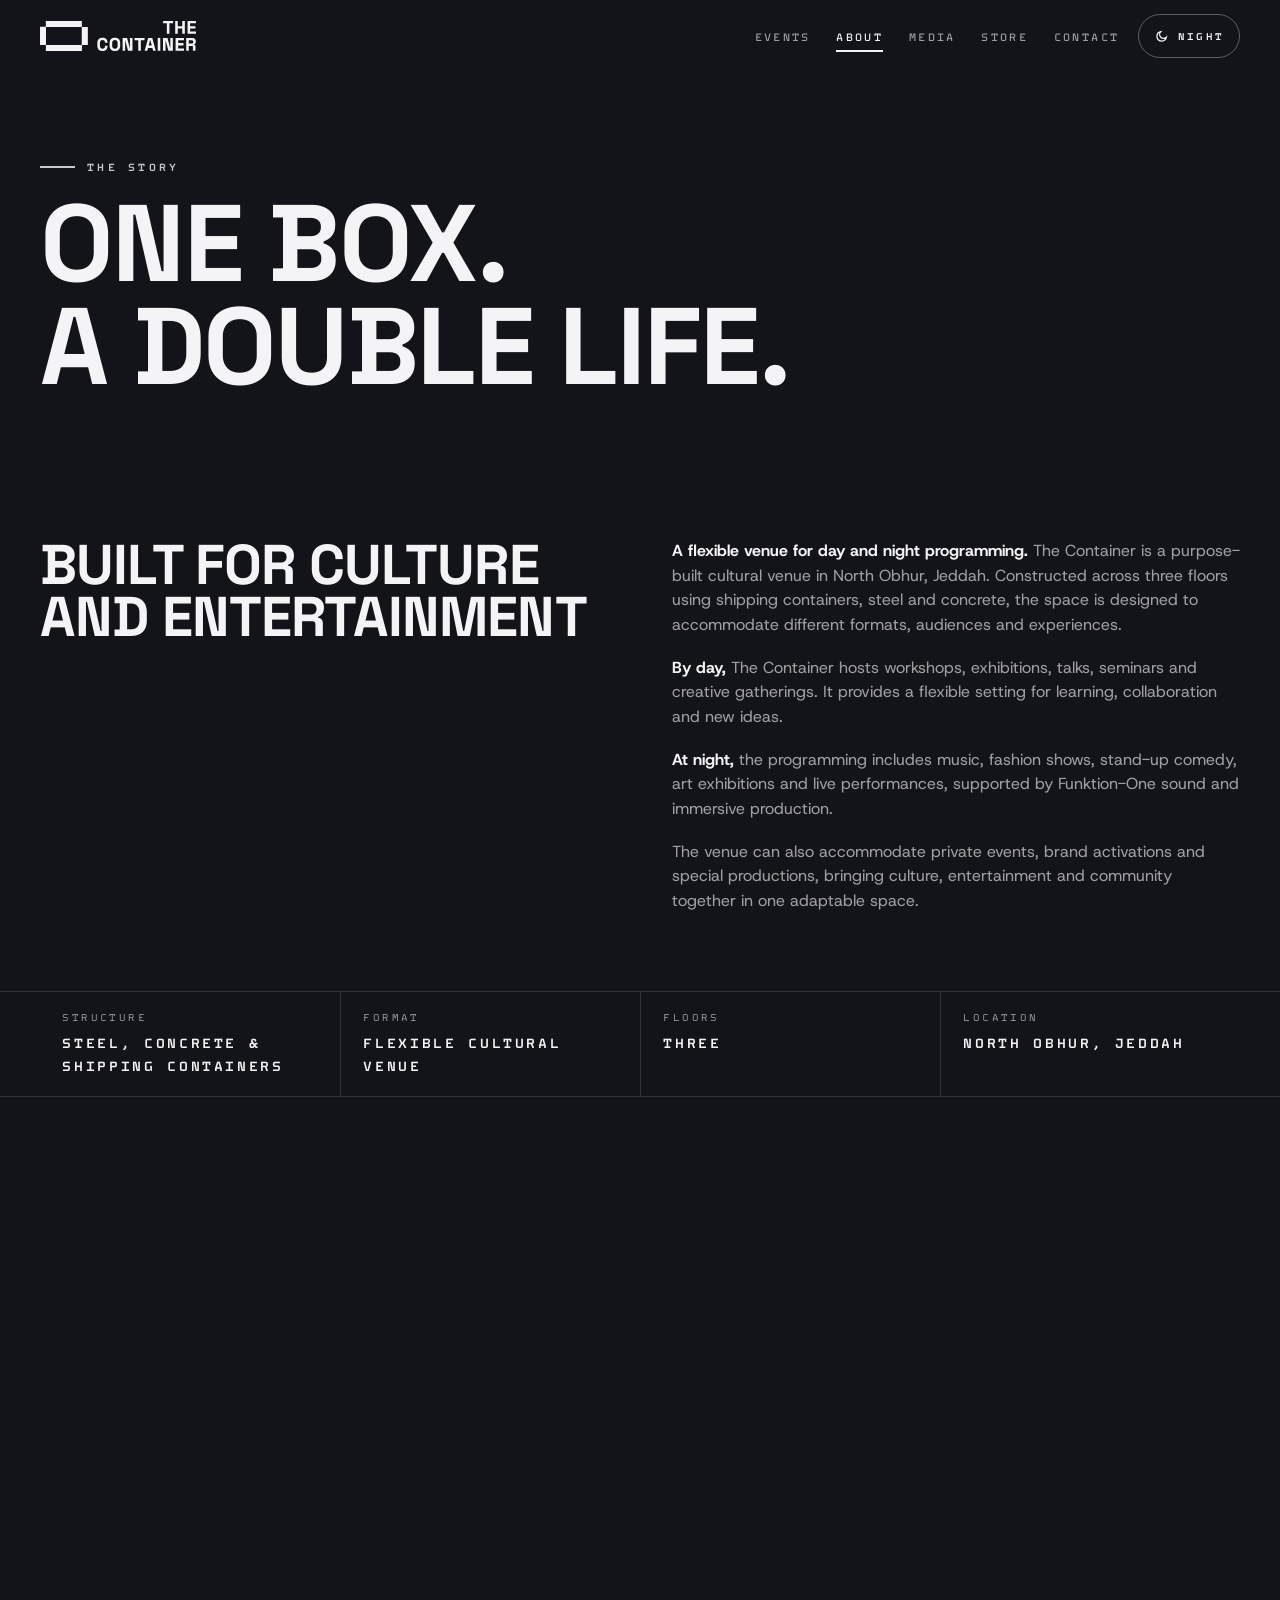
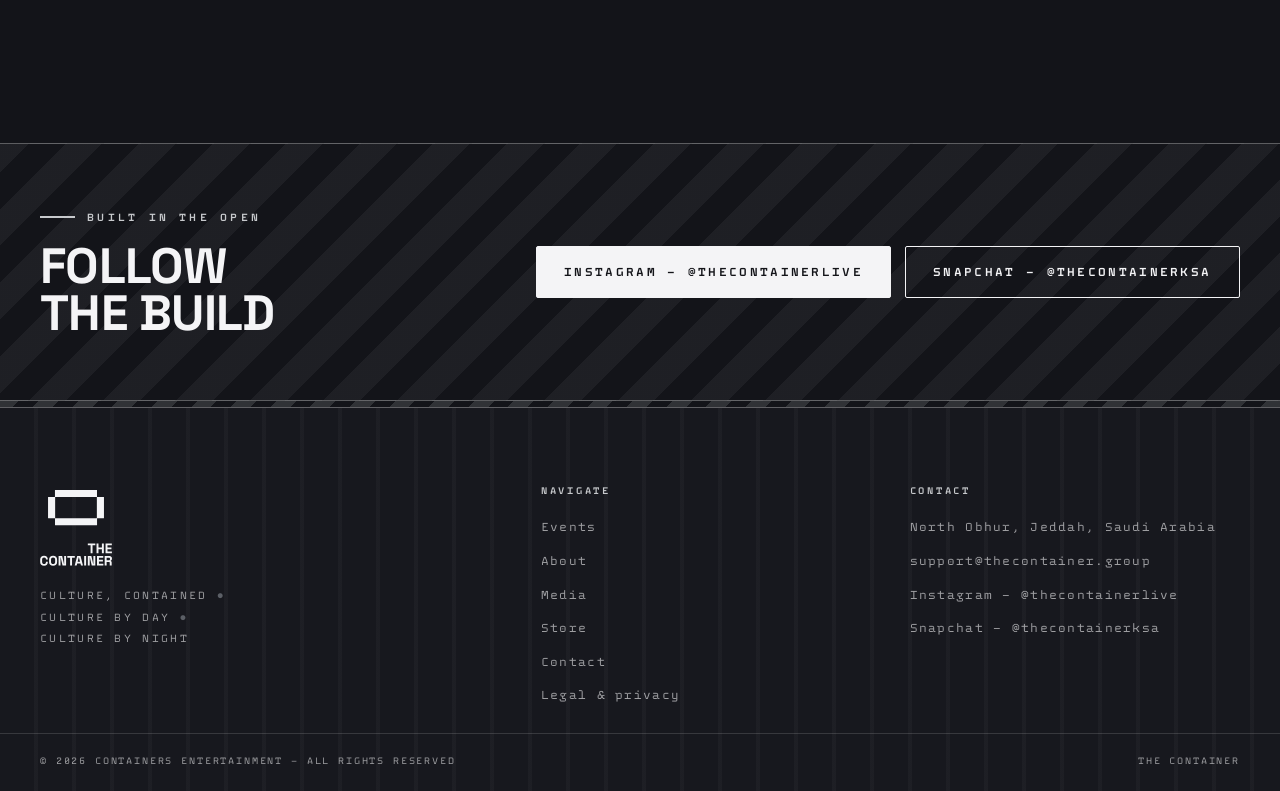
==== commit 378d6b0e: "september update" ====
--- a/about/index.html
+++ b/about/index.html
@@ -88,22 +88,22 @@
 
   <section class="section section--tight">
     <div class="wrap split">
-      <h2 class="display reveal">Steel outside.<br>Cinema &amp; sound inside.</h2>
+      <h2 class="display reveal">Built for culture<br>and entertainment</h2>
       <div class="body-copy reveal" data-delay="1">
-        <p>The Container is a purpose-built venue in North Obhur, Jeddah — modular architecture with shipping-container DNA, engineered around one idea: a single room that can hold two worlds.</p>
-        <p><strong>By day, the box belongs to culture.</strong> Art galleries and fashion exhibitions, the cinema club, live performances and workshops — programming that treats daylight as material, not something to block out.</p>
-        <p><strong>By night, it's a music club.</strong> International artists and regional residents play through a Funktion-One system tuned to this room alone — sound you hear with your whole body, production built around the performance.</p>
-        <p>The format flexes: live shows, private events, brand activations. The intention doesn't. Music, film, art and community in one box — on both sides of the sunset.</p>
+        <p><strong>A flexible venue for day and night programming.</strong> The Container is a purpose-built cultural venue in North Obhur, Jeddah. Constructed across three floors using shipping containers, steel and concrete, the space is designed to accommodate different formats, audiences and experiences.</p>
+        <p><strong>By day,</strong> The Container hosts workshops, exhibitions, talks, seminars and creative gatherings. It provides a flexible setting for learning, collaboration and new ideas.</p>
+        <p><strong>At night,</strong> the programming includes music, fashion shows, stand-up comedy, art exhibitions and live performances, supported by Funktion-One sound and immersive production.</p>
+        <p>The venue can also accommodate private events, brand activations and special productions, bringing culture, entertainment and community together in one adaptable space.</p>
       </div>
     </div>
   </section>
 
   <div class="cargo-strip">
     <div class="wrap cargo-strip__in">
-      <div class="cargo-cell">Material<b>Raw steel</b></div>
-      <div class="cargo-cell">Format<b>Modular</b></div>
-      <div class="cargo-cell">Daylight<b>Galleries · Cinema · Workshops</b></div>
-      <div class="cargo-cell">Darkness<b>Music club</b></div>
+      <div class="cargo-cell">Structure<b>Steel, concrete &amp; shipping containers</b></div>
+      <div class="cargo-cell">Format<b>Flexible cultural venue</b></div>
+      <div class="cargo-cell">Floors<b>Three</b></div>
+      <div class="cargo-cell">Location<b>North Obhur, Jeddah</b></div>
     </div>
   </div>
 
@@ -130,7 +130,10 @@
         <p class="eyebrow">Built in the open</p>
         <h2 class="display">Follow<br>the build</h2>
       </div>
-      <a class="btn btn--solid ig-cta" href="https://www.instagram.com/thecontainerlive" target="_blank" rel="noopener noreferrer">Instagram — @thecontainerlive</a>
+      <div class="hero__cta">
+        <a class="btn btn--solid ig-cta" href="https://www.instagram.com/thecontainerlive" target="_blank" rel="noopener noreferrer">Instagram — @thecontainerlive</a>
+        <a class="btn ig-cta" href="https://www.snapchat.com/add/thecontainerksa" target="_blank" rel="noopener noreferrer">Snapchat — @thecontainerksa</a>
+      </div>
     </div>
   </section>
 </main>
@@ -159,6 +162,7 @@
         <li><a href="https://maps.google.com/?q=North+Obhur,+Jeddah,+Saudi+Arabia" target="_blank" rel="noopener noreferrer">North Obhur, Jeddah, Saudi Arabia</a></li>
         <li><a href="mailto:support@thecontainer.group">support@thecontainer.group</a></li>
         <li><a href="https://www.instagram.com/thecontainerlive" target="_blank" rel="noopener noreferrer">Instagram — @thecontainerlive</a></li>
+        <li><a href="https://www.snapchat.com/add/thecontainerksa" target="_blank" rel="noopener noreferrer">Snapchat — @thecontainerksa</a></li>
         <!-- Add more socials here when live (TikTok, SoundCloud, YouTube…) -->
       </ul>
     </div>
--- a/assets/css/main.css
+++ b/assets/css/main.css
@@ -620,7 +620,7 @@
   transition: transform .3s var(--ease), box-shadow .3s var(--ease), border-color .3s, background-color var(--speed-theme);
 }
 .event:hover { transform: translateY(-6px); box-shadow: var(--shadow); border-color: var(--accent); }
-.event__art { position: relative; aspect-ratio: 4 / 3; overflow: hidden; }
+.event__art { position: relative; aspect-ratio: 3 / 4; overflow: hidden; }
 .event__art svg, .event__art img { width: 100%; height: 100%; object-fit: cover; transition: transform .6s var(--ease); }
 .event:hover .event__art svg, .event:hover .event__art img { transform: scale(1.045); }
 .event__kind {
@@ -653,6 +653,8 @@
 .event__desc { font-size: .92rem; color: var(--text-dim); line-height: 1.5; margin: 0; flex: 1; }
 .event__foot { margin-top: .9rem; }
 .event__foot .btn { width: 100%; padding-block: .8rem; }
+.event__foot--split { display: flex; gap: .55rem; }
+.event__foot--split .btn { flex: 1 1 0; width: auto; min-width: 0; padding-inline: .5rem; text-align: center; justify-content: center; }
 
 /* filter chips */
 .chips { display: flex; gap: .6rem; flex-wrap: wrap; }
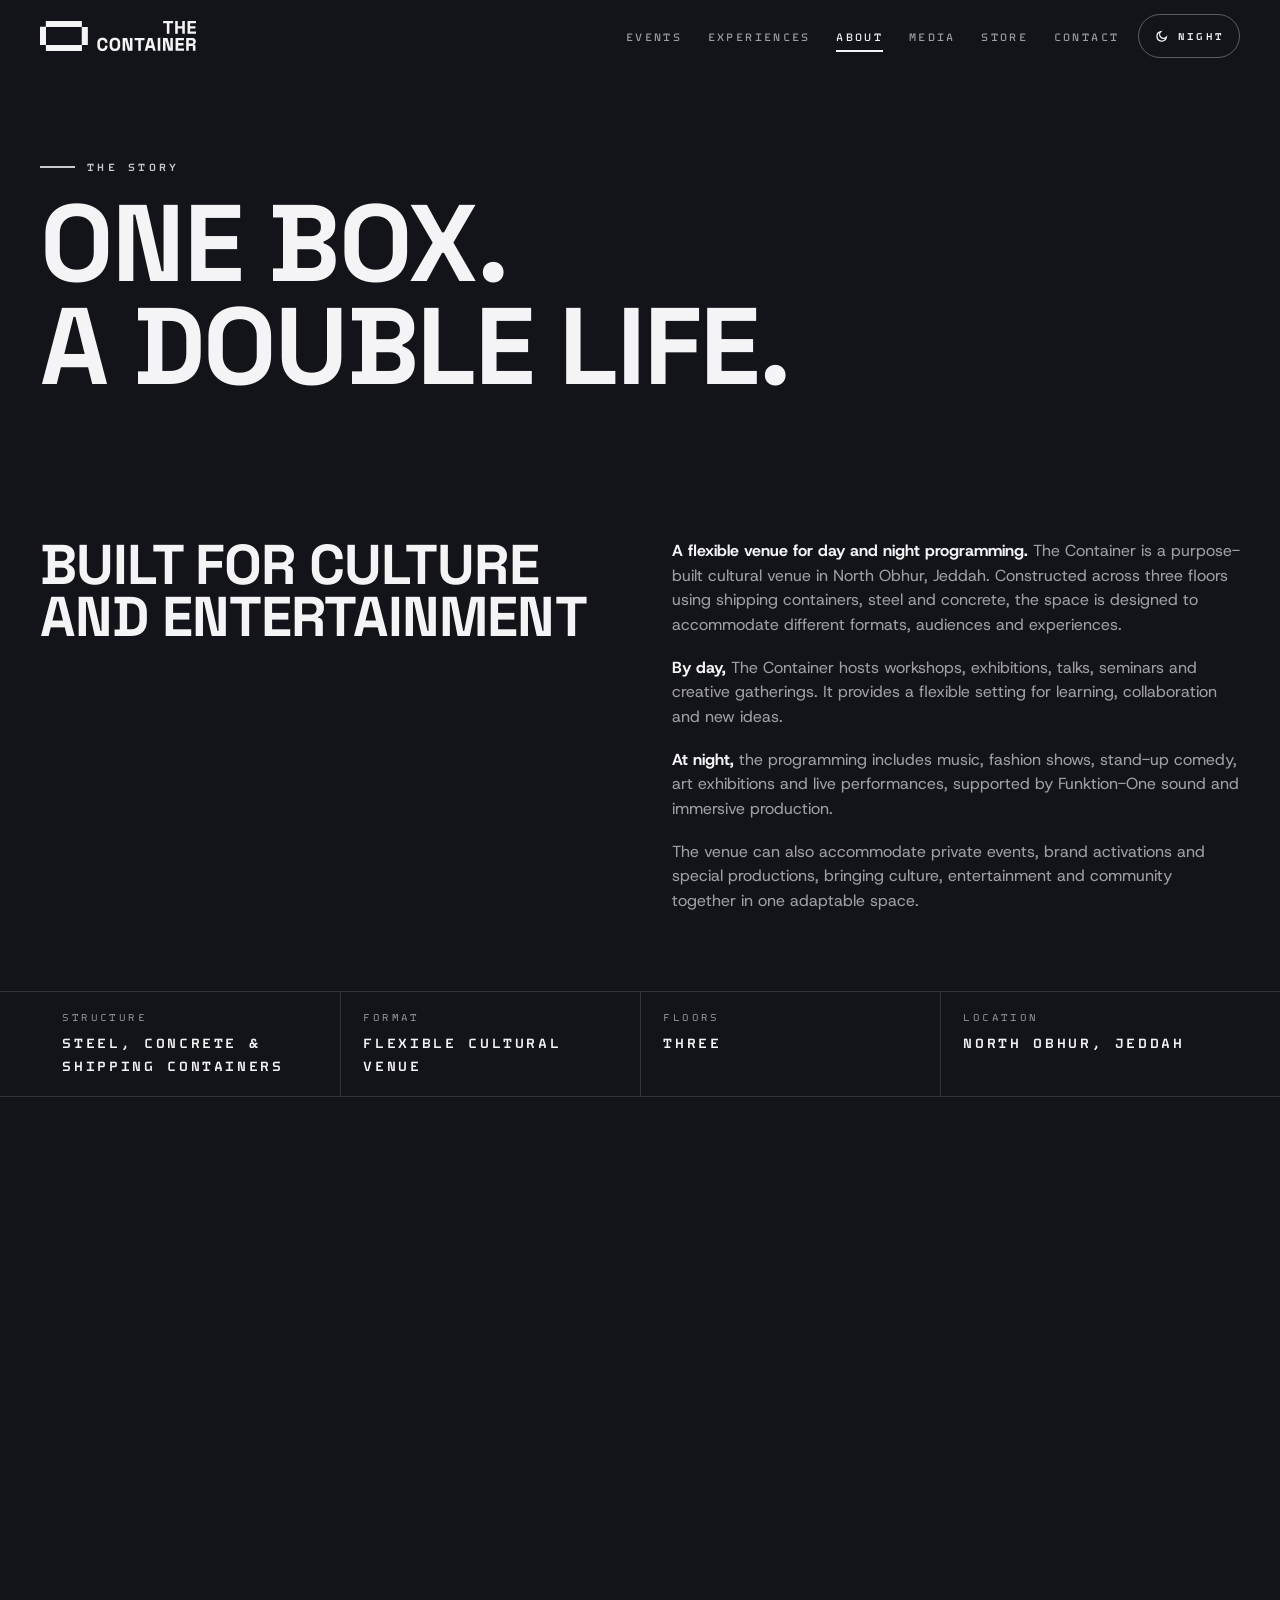
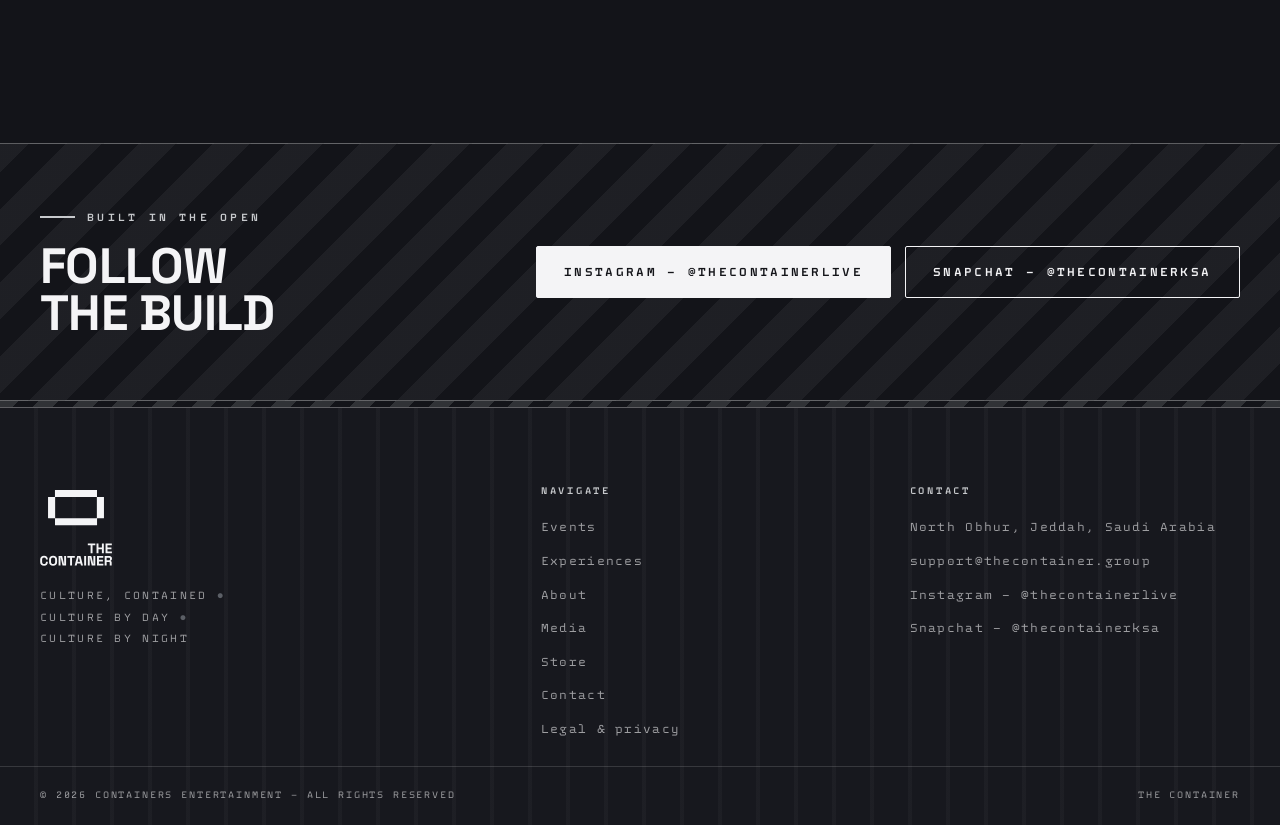
==== commit 2562113d: "xperiences" ====
--- a/about/index.html
+++ b/about/index.html
@@ -61,6 +61,7 @@
     </a>
     <nav class="nav" id="nav" aria-label="Main">
       <a href="/events/">Events</a>
+      <a href="/experiences/">Experiences</a>
       <a href="/about/" aria-current="page">About</a>
       <a href="/media/">Media</a>
       <a href="/store/">Store</a>
@@ -149,6 +150,7 @@
       <p class="foot-h">Navigate</p>
       <ul>
         <li><a href="/events/">Events</a></li>
+        <li><a href="/experiences/">Experiences</a></li>
         <li><a href="/about/">About</a></li>
         <li><a href="/media/">Media</a></li>
         <li><a href="/store/">Store</a></li>
--- a/assets/css/main.css
+++ b/assets/css/main.css
@@ -1032,3 +1032,20 @@
   .media-item__tag { font-size: .55rem; }
   .pixelload { width: 104px; }
 }
+
+/* ============================== EXPERIENCES */
+.exp-head__cta { margin-top: 1.4rem; }
+.exp { display: grid; gap: 4.2rem; }
+.exp-item { display: grid; gap: 1.6rem; align-items: center; }
+.exp-item__art img { width: 100%; height: auto; display: block; border: 1px solid color-mix(in srgb, var(--text) 16%, transparent); border-radius: 12px; }
+.exp-item__num { display: block; font-size: .7rem; letter-spacing: .22em; text-transform: uppercase; color: var(--text-dim); margin-bottom: .55rem; }
+.exp-item h3 { font-family: "Space Grotesk", system-ui, sans-serif; font-weight: 700; font-size: clamp(1.5rem, 2.6vw, 2.1rem); line-height: 1.05; text-transform: uppercase; letter-spacing: .02em; margin: 0 0 .4rem; }
+.exp-item__tagline { color: var(--text-dim); margin: 0 0 .9rem; }
+.exp-list { list-style: none; padding: 0; margin: .6rem 0 0; }
+.exp-list li { padding: .6rem 0; border-top: 1px solid color-mix(in srgb, var(--text) 12%, transparent); font-size: .95rem; }
+.exp-list li:last-child { border-bottom: 1px solid color-mix(in srgb, var(--text) 12%, transparent); }
+.exp-note { display: inline-block; margin-top: 1.1rem; padding: .55rem .85rem; border: 1px dashed color-mix(in srgb, var(--text) 30%, transparent); border-radius: 8px; font-size: .8rem; color: var(--text-dim); }
+@media (min-width: 880px) {
+  .exp-item { grid-template-columns: 1.02fr .98fr; gap: 3rem; }
+  .exp-item--flip .exp-item__art { order: -1; }
+}
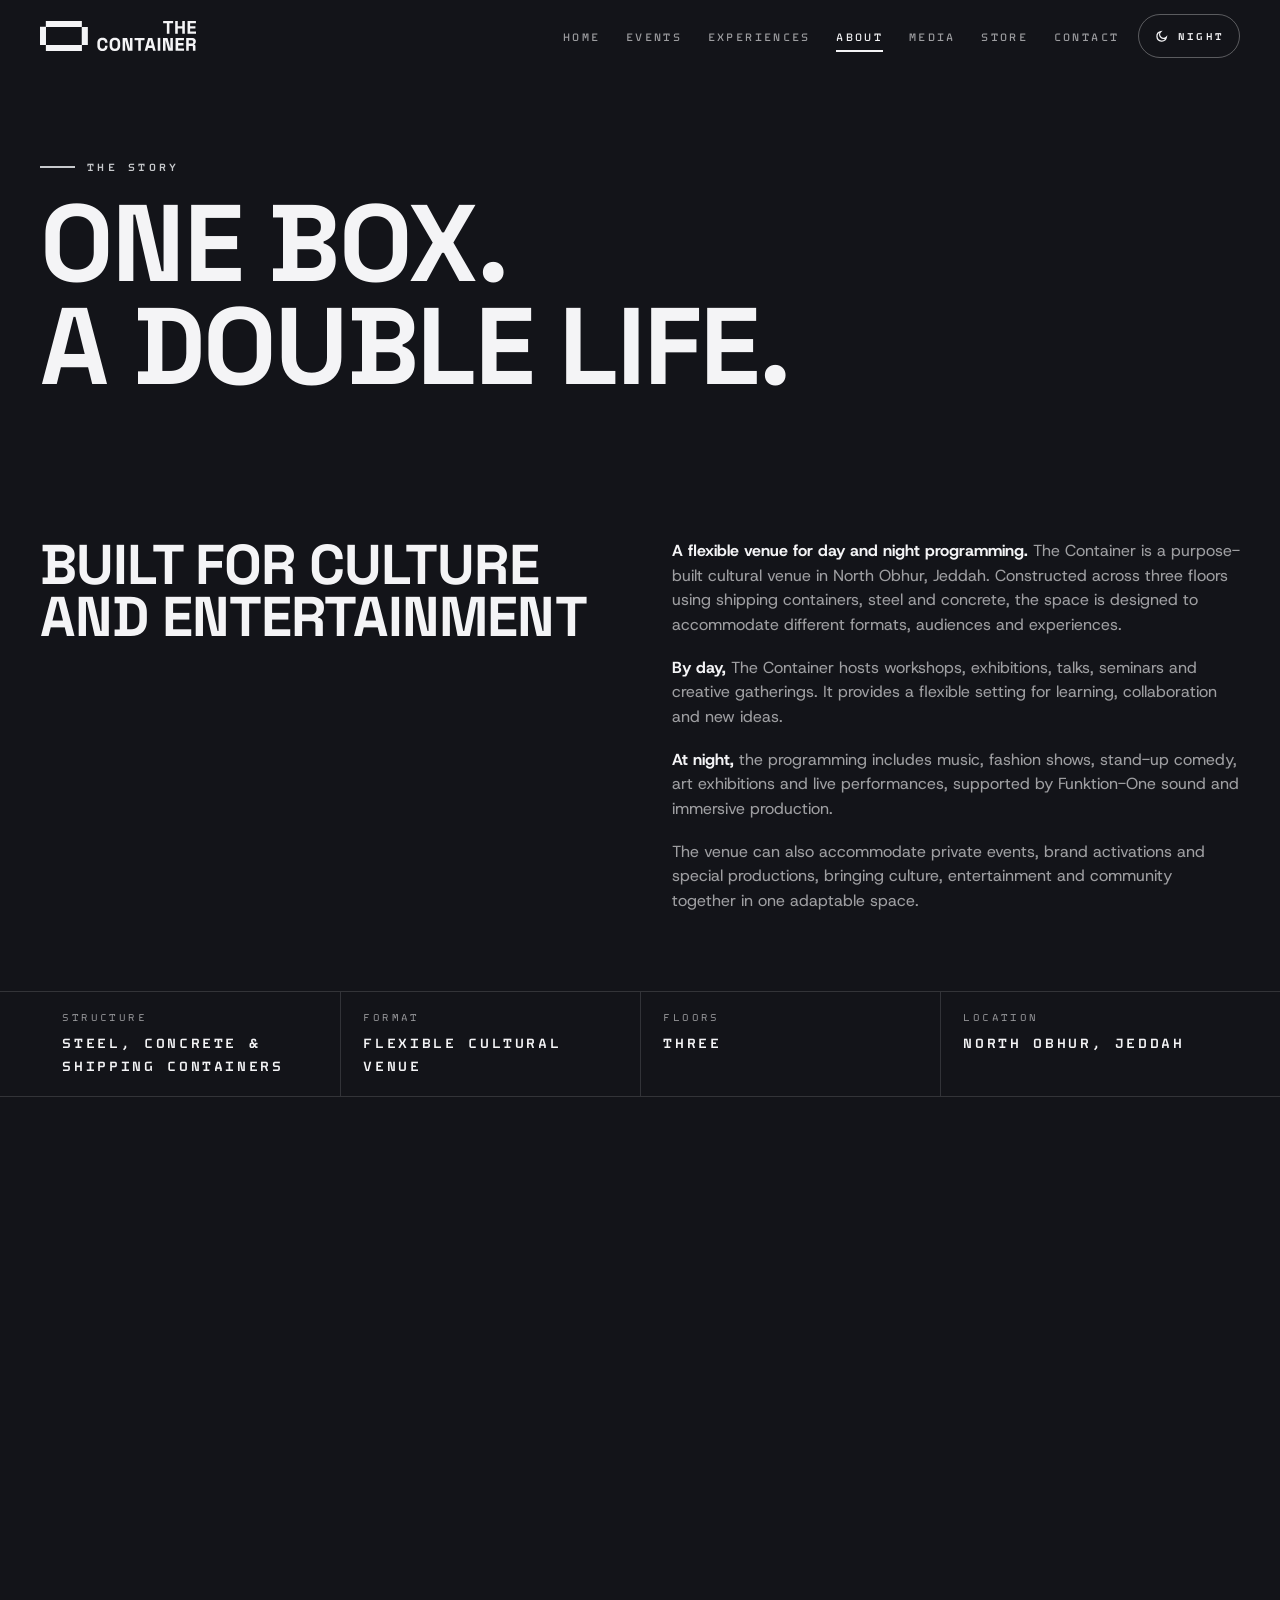
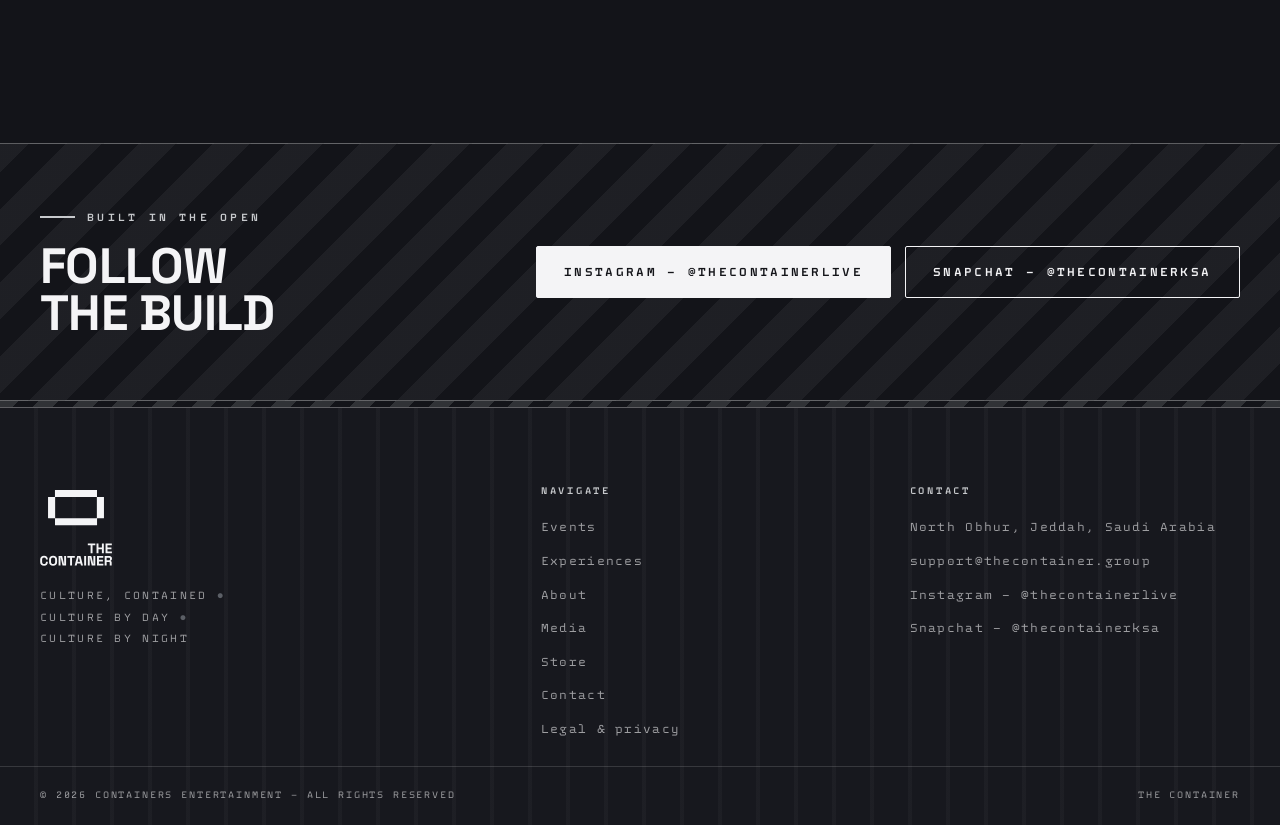
==== commit fbc09588: "home" ====
--- a/about/index.html
+++ b/about/index.html
@@ -60,6 +60,7 @@
       <img class="day-only" src="/assets/img/logo-h-black.svg" alt="The Container" width="156" height="30">
     </a>
     <nav class="nav" id="nav" aria-label="Main">
+      <a href="/">Home</a>
       <a href="/events/">Events</a>
       <a href="/experiences/">Experiences</a>
       <a href="/about/" aria-current="page">About</a>
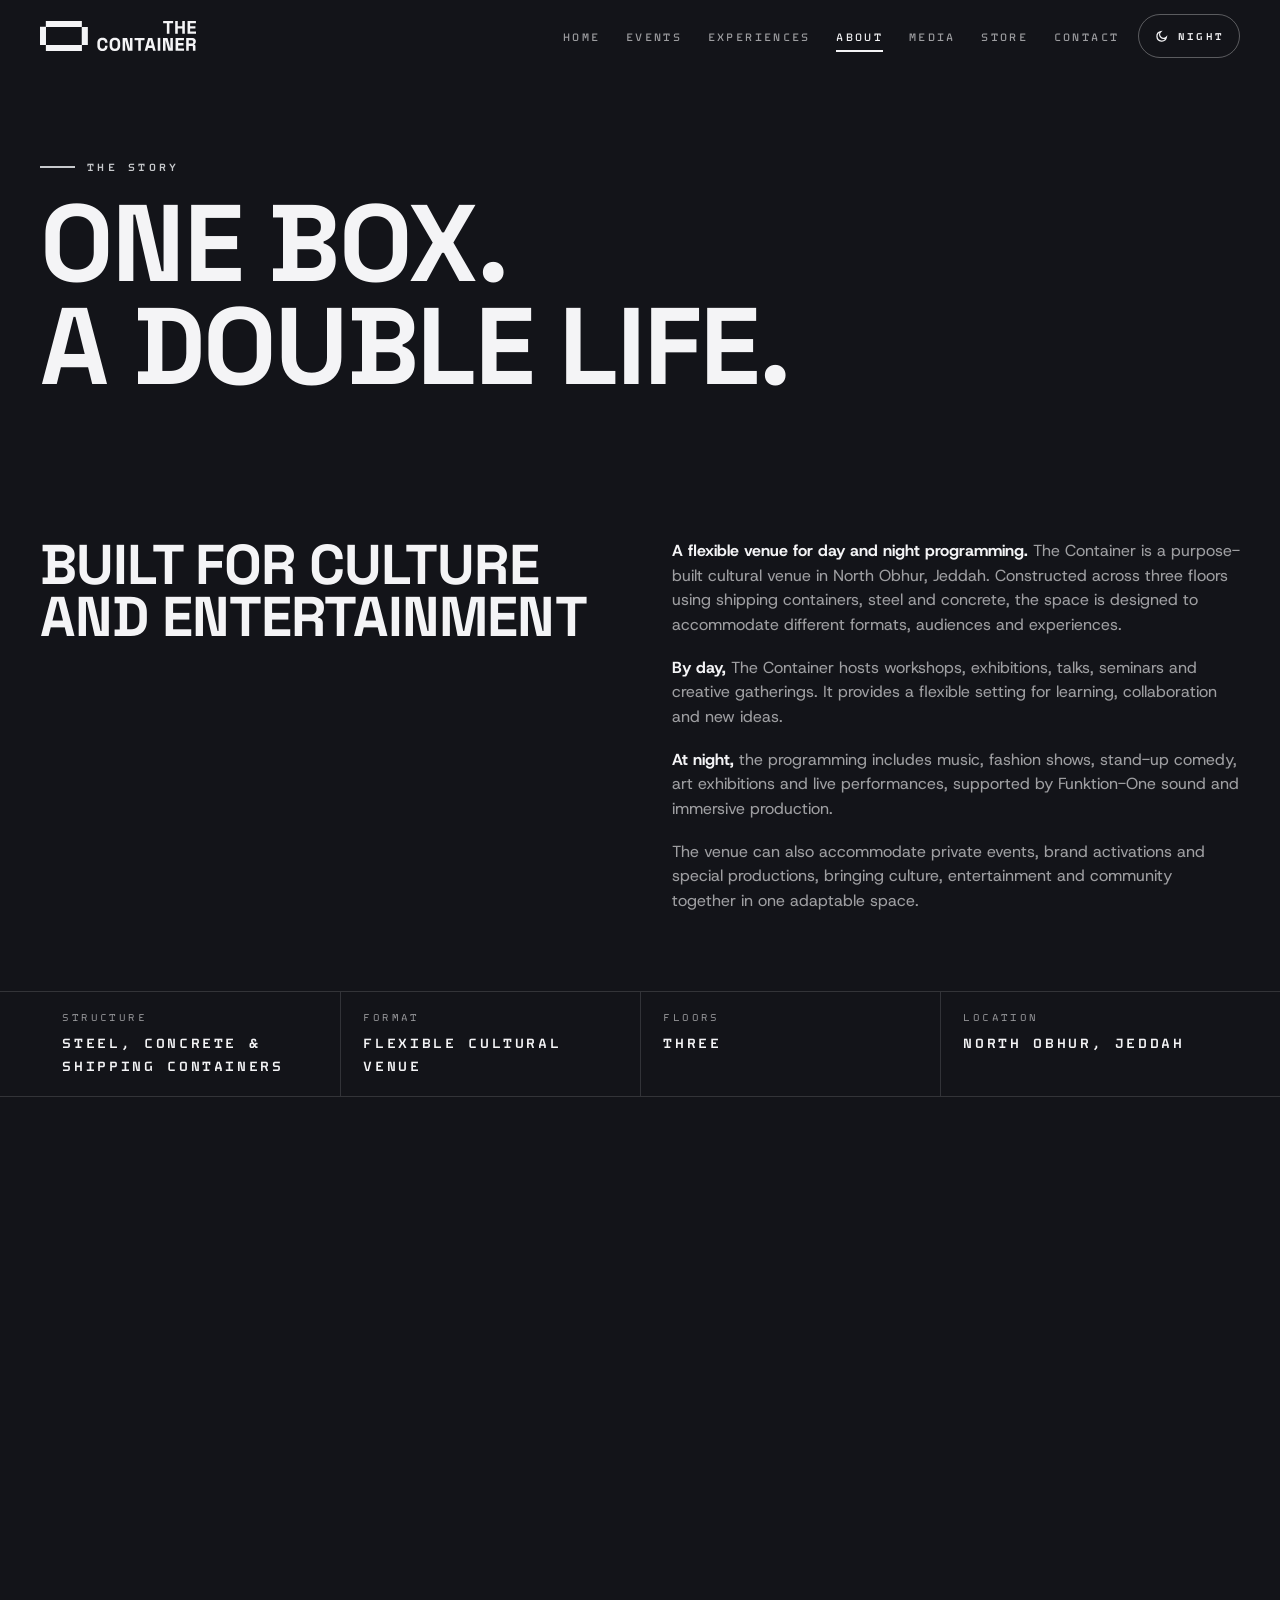
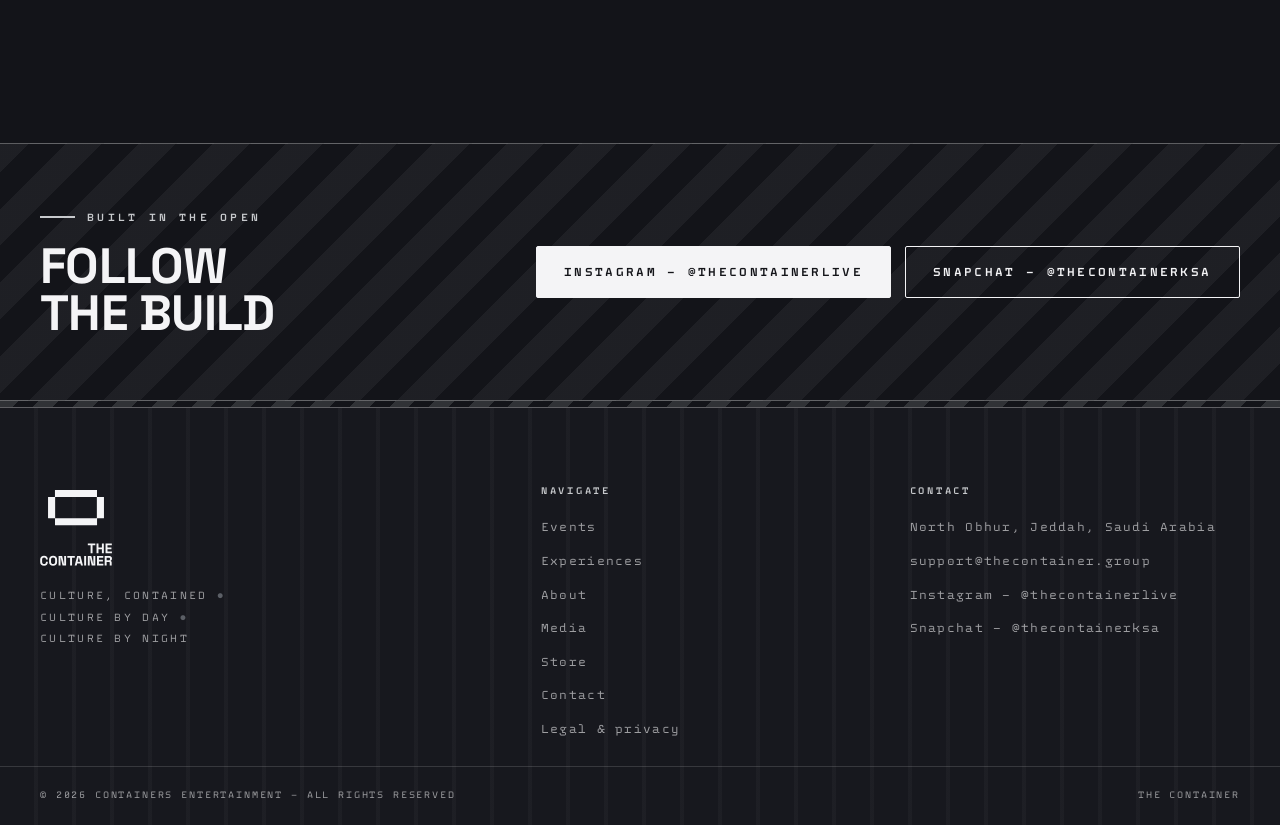
==== commit 3a14f24d: "home" ====
--- a/about/index.html
+++ b/about/index.html
@@ -62,7 +62,7 @@
     <nav class="nav" id="nav" aria-label="Main">
       <a href="/">Home</a>
       <a href="/events/">Events</a>
-      <a href="/experiences/">Experiences</a>
+      <a class="night-only" href="/experiences/">Experiences</a>
       <a href="/about/" aria-current="page">About</a>
       <a href="/media/">Media</a>
       <a href="/store/">Store</a>
@@ -151,7 +151,7 @@
       <p class="foot-h">Navigate</p>
       <ul>
         <li><a href="/events/">Events</a></li>
-        <li><a href="/experiences/">Experiences</a></li>
+        <li class="night-only"><a href="/experiences/">Experiences</a></li>
         <li><a href="/about/">About</a></li>
         <li><a href="/media/">Media</a></li>
         <li><a href="/store/">Store</a></li>
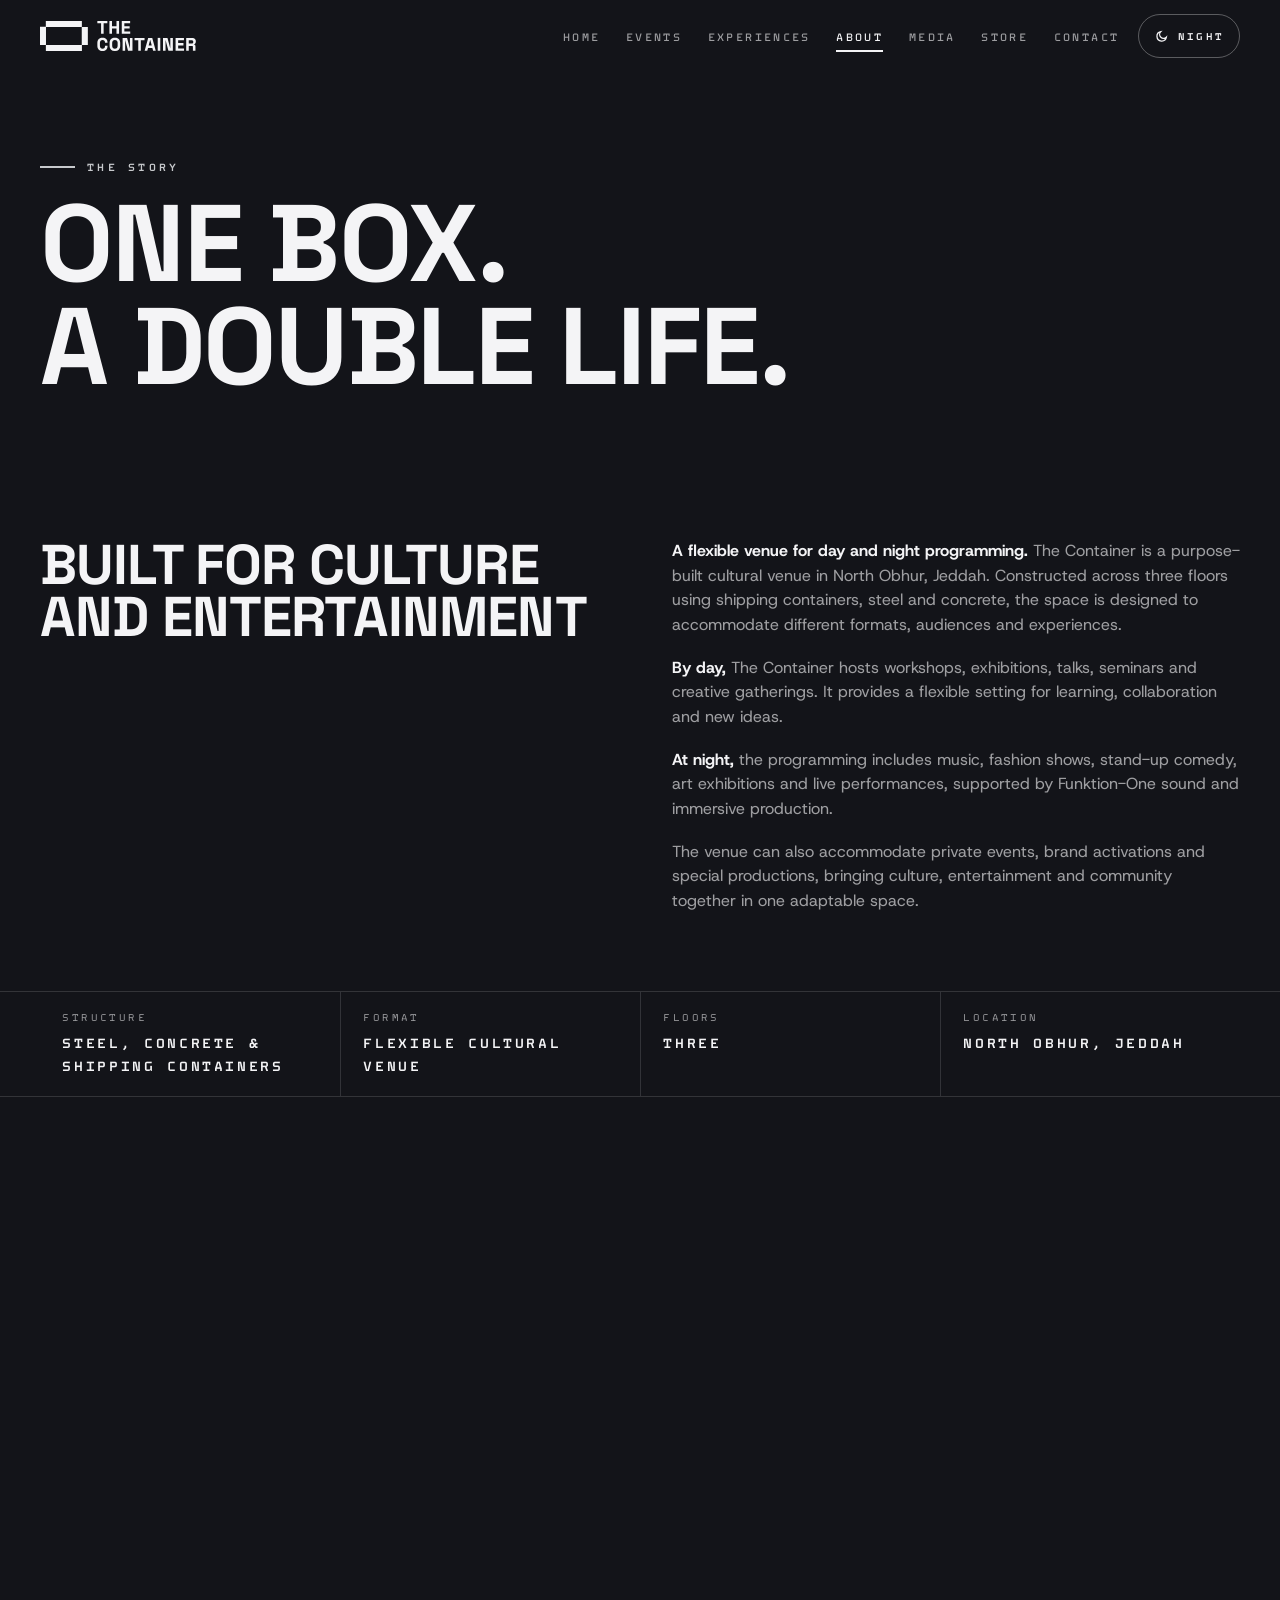
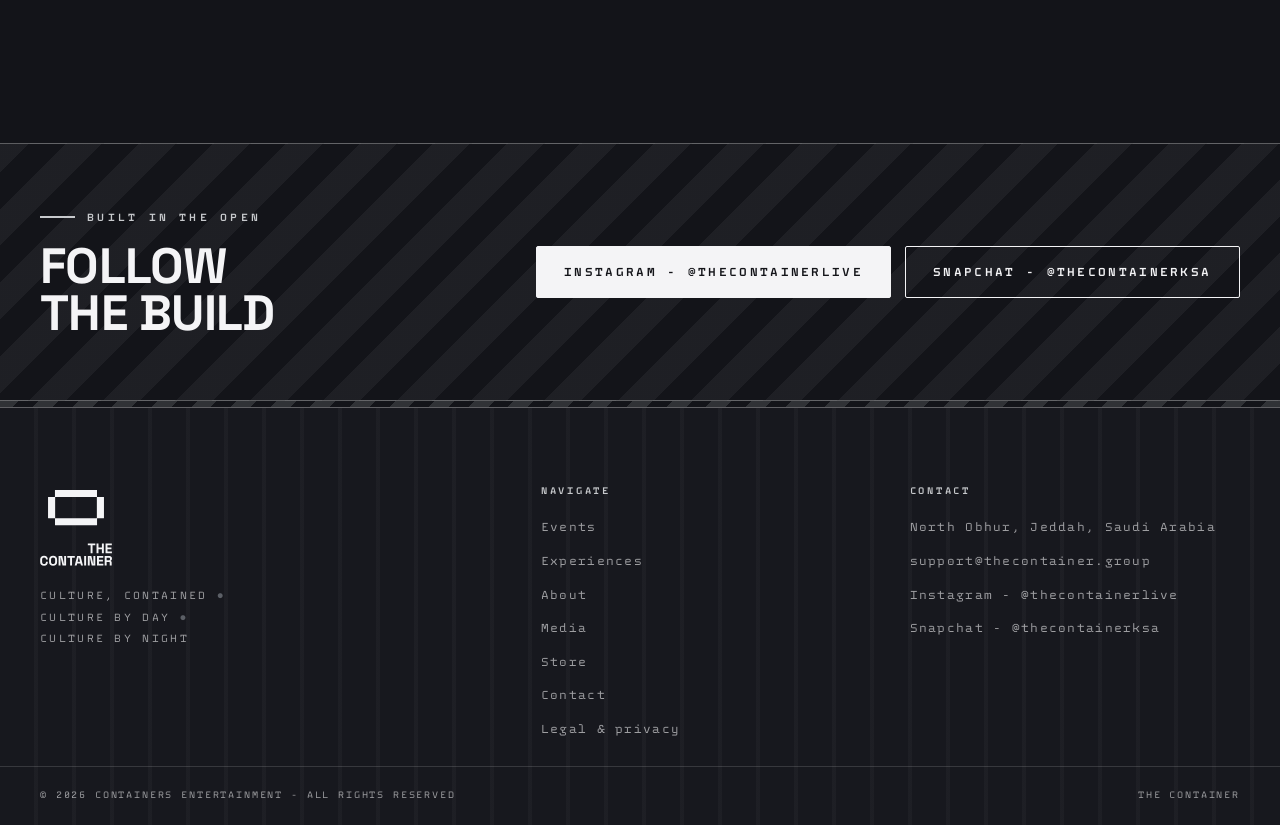
==== commit 95947cdf: "new" ====
--- a/about/index.html
+++ b/about/index.html
@@ -3,15 +3,15 @@
 <head>
 <meta charset="utf-8">
 <meta name="viewport" content="width=device-width, initial-scale=1">
-<meta http-equiv="Content-Security-Policy" content="default-src 'self'; script-src 'self'; style-src 'self'; img-src 'self'; font-src 'self'; connect-src 'self'; base-uri 'self'; form-action 'self'; object-src 'none'">
-<title>About — The Container</title>
-<meta name="description" content="The story of The Container: a purpose-built venue in North Obhur, Jeddah — cinema club by day, music club by night.">
+<meta http-equiv="Content-Security-Policy" content="default-src 'self'; script-src 'self' https://static.cloudflareinsights.com; style-src 'self'; img-src 'self'; font-src 'self'; connect-src 'self' https://cloudflareinsights.com; base-uri 'self'; form-action 'self'; object-src 'none'">
+<title>About - The Container</title>
+<meta name="description" content="The story of The Container: a purpose-built venue in North Obhur, Jeddah - cinema club by day, music club by night.">
 <meta name="theme-color" content="#131419">
 <link rel="icon" href="/favicon.svg" type="image/svg+xml">
 <link rel="apple-touch-icon" href="/assets/img/apple-touch.png">
 <meta property="og:site_name" content="The Container">
-<meta property="og:title" content="About — The Container">
-<meta property="og:description" content="The story of The Container: a purpose-built venue in North Obhur, Jeddah — cinema club by day, music club by night.">
+<meta property="og:title" content="About - The Container">
+<meta property="og:description" content="The story of The Container: a purpose-built venue in North Obhur, Jeddah - cinema club by day, music club by night.">
 <meta property="og:type" content="website">
 <meta property="og:image" content="/assets/img/og.png">
 <meta name="twitter:card" content="summary_large_image">
@@ -55,7 +55,7 @@
 <div class="sweep" aria-hidden="true"></div>
 <header class="site-head">
   <div class="wrap site-head__in">
-    <a class="brand" href="/" aria-label="The Container — home">
+    <a class="brand" href="/" aria-label="The Container - home">
       <img class="night-only" src="/assets/img/logo-h-white.svg" alt="The Container" width="156" height="30">
       <img class="day-only" src="/assets/img/logo-h-black.svg" alt="The Container" width="156" height="30">
     </a>
@@ -116,10 +116,10 @@
         <h2 class="display">The space</h2>
         <a class="link-arrow" href="/media/">See more <svg width="12" height="14" viewBox="0 0 172.63 204.85" fill="currentColor" aria-hidden="true"><polygon points="126.48 118.57 .06 118.54 0 86.35 126.88 86.3 63.5 22.81 86.32 0 172.57 86.22 172.63 118.54 127.32 118.57 127.04 119.56 127.05 164.08 86.32 204.85 63.55 182.07 126.08 119.5 126.48 118.57"/></svg></a>
       </div>
-      <!-- Placeholder frames — swap for real photography:
+      <!-- Placeholder frames - swap for real photography:
            <img src="/assets/img/gallery/photo.jpg" alt="…" loading="lazy"> -->
       <div class="media-grid">
-        <figure class="media-item reveal"><img src="/assets/media/venue-night-tile.jpg" alt="The Container venue at night" loading="lazy"><figcaption class="media-item__tag">The box — night</figcaption></figure>
+        <figure class="media-item reveal"><img src="/assets/media/venue-night-tile.jpg" alt="The Container venue at night" loading="lazy"><figcaption class="media-item__tag">The box - night</figcaption></figure>
         <figure class="media-item reveal" data-delay="1"><img src="/assets/media/venue-front-tile.jpg" alt="The Container facade" loading="lazy"><figcaption class="media-item__tag">The facade</figcaption></figure>
         <figure class="media-item reveal" data-delay="2"><img src="/assets/media/venue-side-tile.jpg" alt="The Container side elevation render" loading="lazy"><figcaption class="media-item__tag">Steel &amp; light</figcaption></figure>
       </div>
@@ -133,8 +133,8 @@
         <h2 class="display">Follow<br>the build</h2>
       </div>
       <div class="hero__cta">
-        <a class="btn btn--solid ig-cta" href="https://www.instagram.com/thecontainerlive" target="_blank" rel="noopener noreferrer">Instagram — @thecontainerlive</a>
-        <a class="btn ig-cta" href="https://www.snapchat.com/add/thecontainerksa" target="_blank" rel="noopener noreferrer">Snapchat — @thecontainerksa</a>
+        <a class="btn btn--solid ig-cta" href="https://www.instagram.com/thecontainerlive" target="_blank" rel="noopener noreferrer">Instagram - @thecontainerlive</a>
+        <a class="btn ig-cta" href="https://www.snapchat.com/add/thecontainerksa" target="_blank" rel="noopener noreferrer">Snapchat - @thecontainerksa</a>
       </div>
     </div>
   </section>
@@ -164,16 +164,17 @@
       <ul>
         <li><a href="https://maps.google.com/?q=North+Obhur,+Jeddah,+Saudi+Arabia" target="_blank" rel="noopener noreferrer">North Obhur, Jeddah, Saudi Arabia</a></li>
         <li><a href="mailto:support@thecontainer.group">support@thecontainer.group</a></li>
-        <li><a href="https://www.instagram.com/thecontainerlive" target="_blank" rel="noopener noreferrer">Instagram — @thecontainerlive</a></li>
-        <li><a href="https://www.snapchat.com/add/thecontainerksa" target="_blank" rel="noopener noreferrer">Snapchat — @thecontainerksa</a></li>
+        <li><a href="https://www.instagram.com/thecontainerlive" target="_blank" rel="noopener noreferrer">Instagram - @thecontainerlive</a></li>
+        <li><a href="https://www.snapchat.com/add/thecontainerksa" target="_blank" rel="noopener noreferrer">Snapchat - @thecontainerksa</a></li>
         <!-- Add more socials here when live (TikTok, SoundCloud, YouTube…) -->
       </ul>
     </div>
   </div>
   <div class="wrap site-foot__legal">
-    <span>© <span data-year>2026</span> Containers Entertainment — All rights reserved</span>
+    <span>© <span data-year>2026</span> Containers Entertainment - All rights reserved</span>
     <span>The Container</span>
   </div>
 </footer>
+<!-- Cloudflare Web Analytics --><script type='module' src='https://static.cloudflareinsights.com/beacon.min.js' data-cf-beacon='{"token": "c85ca977d5064ebfb4bff099d17c9606"}'></script><!-- End Cloudflare Web Analytics -->
 </body>
 </html>
